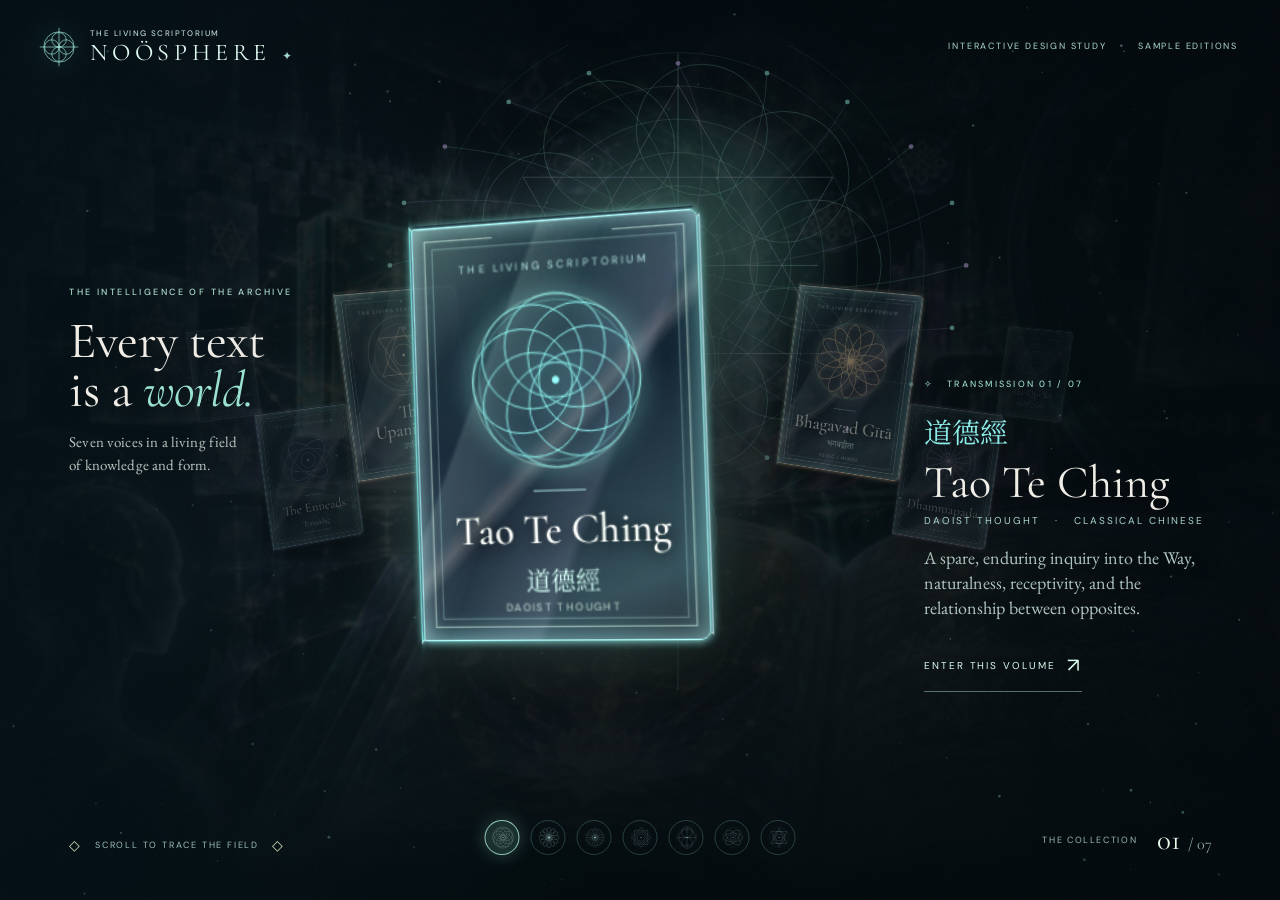
==== index.html @ f2c4e78d "Initial import of Noosphere Scriptorium prototype" ====
<!doctype html>
<html lang="en">
<head>
<meta charset="utf-8">
<meta name="viewport" content="width=device-width, initial-scale=1, viewport-fit=cover">
<meta name="theme-color" content="#040c11">
<meta name="description" content="Noösphere — an immersive, multilingual library of sacred texts. Interactive design concept.">
<title>Noösphere — The Living Scriptorium</title>
<link rel="preconnect" href="https://fonts.googleapis.com"><link rel="preconnect" href="https://fonts.gstatic.com" crossorigin>
<link href="https://fonts.googleapis.com/css2?family=Cormorant+Garamond:wght@400;500;600&family=DM+Sans:wght@300;400;500;600&family=EB+Garamond:ital,wght@0,400;0,500;1,400&family=Noto+Naskh+Arabic:wght@400;500&family=Noto+Serif+Devanagari:wght@400;500&family=Noto+Serif+SC:wght@400;500&family=Noto+Serif+Hebrew:wght@400;500&display=swap" rel="stylesheet">
<link rel="stylesheet" href="styles.css">
</head>
<body data-scene="archive">
<div class="grain" aria-hidden="true"></div>
<div class="site-mark" id="brandRoot" role="button" tabindex="0" aria-label="Return to the archive">
 <span class="sigil" aria-hidden="true"><svg viewBox="0 0 50 50" fill="none" stroke="currentColor" stroke-width=".8"><circle cx="25" cy="25" r="19"/><circle cx="25" cy="16" r="9"/><circle cx="25" cy="34" r="9"/><circle cx="16" cy="25" r="9"/><circle cx="34" cy="25" r="9"/><path d="M25 1V49M1 25H49"/></svg></span>
 <span><small>THE LIVING SCRIPTORIUM</small><strong>NOÖSPHERE <span class="site-mark-dot">✦</span></strong></span>
</div>
<main id="main">
<section class="scene current" id="archive" aria-label="Immersive archive">
 <div class="archive-environment" aria-hidden="true"></div><div class="atmosphere-mask" aria-hidden="true"></div>
 <canvas id="particles" aria-hidden="true"></canvas>
 <svg id="neuralCanopy" class="neural-canopy" viewBox="0 0 1000 630" preserveAspectRatio="xMidYMid meet" aria-hidden="true"></svg>
 <div class="archive-poem"><span class="micro-label">THE INTELLIGENCE OF THE ARCHIVE</span><h1>Every text<br>is a <em>world.</em></h1><p>Seven voices in a living field<br>of knowledge and form.</p></div>
 <div id="floatingArchive" class="floating-archive" aria-label="Floating crystalline books. Scroll to explore; select to open."></div>
 <div class="archive-active" id="activeBook" aria-live="polite"></div>
 <div class="archive-sequence" id="archiveSequence" aria-label="Choose a volume"></div>
 <div class="archive-instruction"><span class="instruct-diamond">◇</span><span>SCROLL TO TRACE THE FIELD</span><span class="instruct-diamond">◇</span></div>
 <div class="archive-status"><span>THE COLLECTION</span><strong id="archiveIndex">01 <i>/ 07</i></strong></div>
 <div class="ambient-note">INTERACTIVE DESIGN STUDY <span>·</span> SAMPLE EDITIONS</div>
</section>

<section class="scene" id="details" aria-label="Selected book details" hidden>
 <div class="detail-atmosphere" aria-hidden="true"></div>
 <div class="detail-waves" aria-hidden="true"></div>
 <button id="detailsReturn" class="back-gesture"><span>←</span> RETURN TO THE FIELD</button>
 <div class="detail-shell">
  <div class="detail-exhibit"><div class="detail-crown" id="detailCrown"></div><div class="detail-volume" id="detailVolume"></div><div class="detail-base"><span class="base-orbit"></span>CRYSTALLIZED KNOWLEDGE <span class="base-orbit"></span></div></div>
  <article class="detail-text" id="detailText"></article>
 </div>
 <div class="detail-footer"><span>ARCHIVE / THE CHOSEN VOLUME</span><span>02 — DECODE THE TEXT</span></div>
</section>

<section class="scene" id="reader" aria-label="Manuscript reader" hidden>
 <div class="reading-environment" aria-hidden="true"></div>
 <header class="reading-header">
  <button id="readerBack" class="reader-back"><span>←</span><span>THE VOLUME</span></button>
  <span class="reader-book-title" id="readingTitle"></span>
  <div class="reading-controls"><button id="languageToggle" aria-label="Switch demonstration language between English and Romanian" title="Switch English / Romanian demonstration language">EN</button><button id="themeToggle" title="Switch dark / parchment page" aria-label="Switch reading surface">◐</button><button id="fontMinus" aria-label="Decrease reading font">A−</button><button id="fontPlus" aria-label="Increase reading font">A+</button></div>
 </header>
 <div id="readerLayout" class="reader-layout">
  <aside id="toc" class="toc"><div id="tocInner" class="toc-inner"></div></aside>
  <button id="tocToggle" class="toc-tab" aria-expanded="true" aria-label="Collapse table of contents">‹</button>
  <div id="pageFlow" class="page-flow" tabindex="0" aria-label="Scroll vertically to turn manuscript pages"></div>
 </div>
 <footer class="reading-footer"><span id="pageCounter">01 / 04</span><span>ONE PAGE · ONE MOMENT <span class="small-arrow">↓</span> SCROLL TO CONTINUE</span><button id="readerToArchive">ARCHIVE ↗</button></footer>
</section>
</main>
<script src="app.js" defer></script>
</body>
</html>
---- styles.css ----
:root{--bg:#040b10;--mist:#d4f5ec;--ink:#f1eee8;--secondary:#b7c5c6;--jade:#86e4d3;--lavender:#bda9fa;--gold:#efd6ab;--border:rgba(160,245,223,.23);--ease:cubic-bezier(.19,1,.22,1);font-family:'DM Sans',Arial,sans-serif;color:var(--ink);background:#020709;color-scheme:dark}
*{box-sizing:border-box}html,body{margin:0;width:100%;height:100%;overflow:hidden}body{background:var(--bg);-webkit-font-smoothing:antialiased}button{font:inherit;color:inherit;border:0;background:none;cursor:pointer}button:focus-visible,[role="button"]:focus-visible,a:focus-visible{outline:2px solid #e0fff5;outline-offset:4px}button:hover{color:#fff}a{color:inherit}::selection{background:#6fbead80;color:#fff}.grain{position:fixed;inset:0;pointer-events:none;opacity:.12;z-index:50;background-image:url("data:image/svg+xml,%3Csvg xmlns='http://www.w3.org/2000/svg' width='175' height='175'%3E%3Cfilter id='a'%3E%3CfeTurbulence type='fractalNoise' baseFrequency='.7' numOctaves='3' stitchTiles='stitch'/%3E%3C/filter%3E%3Crect width='100%25' height='100%25' filter='url(%23a)' opacity='.2'/%3E%3C/svg%3E")}.scene{position:fixed;inset:0;overflow:hidden;opacity:0;visibility:hidden;pointer-events:none;transition:opacity .6s var(--ease),visibility .6s}.scene.current{opacity:1;visibility:visible;pointer-events:auto}.scene[hidden]{display:none!important}.micro-label{font-size:9px;letter-spacing:.27em;font-weight:500;color:#acdccc}.site-mark{z-index:30;position:fixed;top:27px;left:39px;display:flex;align-items:center;gap:11px;cursor:pointer;mix-blend-mode:screen}.sigil{color:#a4eedb;display:block;width:40px;height:40px;filter:drop-shadow(0 0 12px #8eedda60)}.sigil svg{width:100%;height:100%}.site-mark small,.site-mark strong{display:block}.site-mark small{font-size:8px;font-weight:500;letter-spacing:.18em;color:#b8d2cb}.site-mark strong{font:400 24px/1.1 'Cormorant Garamond';letter-spacing:.2em;color:#e1fcf2;margin-top:2px}.site-mark-dot{font:12px sans-serif;color:#a1d0d0}
/* The archive is a space, never an index of cards. */
#archive{background:#030a0e}.archive-environment{position:absolute;inset:-4%;background-image:url('assets/noosphere-environment.webp');background-size:cover;background-position:center 51%;opacity:.47;filter:saturate(.88) brightness(.83) blur(1px);transform:scale(1.03);pointer-events:none}.atmosphere-mask{position:absolute;inset:0;background:linear-gradient(90deg,#031016eb 0%,#06131988 23%,#030c10a6 46%,#030b0ec9 78%,#03090def 100%),linear-gradient(180deg,#01060be8 0%,transparent 15%,transparent 71%,#010809f7 99%),radial-gradient(ellipse at 48% 53%,transparent 0%,#02080cbc 71%);pointer-events:none}#particles{position:absolute;inset:0;pointer-events:none;opacity:.8}.neural-canopy{position:absolute;width:min(84vw,1120px);height:auto;left:53%;top:5%;transform:translateX(-50%);opacity:.6;filter:drop-shadow(0 0 17px #71f5e851);pointer-events:none}.archive-poem{position:absolute;z-index:7;left:5.4vw;top:31%;width:248px;pointer-events:none}.archive-poem h1{font:400 clamp(43px,4vw,65px)/.95 'Cormorant Garamond',serif;margin:17px 0 17px;letter-spacing:-.01em;text-shadow:0 2px 30px #000}.archive-poem h1 em{font-weight:400;color:#9ae2d0}.archive-poem p{font:400 15px/1.5 'EB Garamond',serif;color:#b9c7c1;letter-spacing:.01em}.floating-archive{position:absolute;z-index:6;inset:0;overflow:hidden;perspective:1400px;touch-action:pan-y}.archive-volume{position:absolute;top:48%;left:49%;width:220px;height:310px;transform-style:preserve-3d;transform:translate3d(calc(-50% + var(--offset-x)),calc(-50% + var(--offset-y)),var(--depth)) rotateY(var(--rotate-y)) rotateZ(var(--rotate-z)) scale(var(--scale));opacity:var(--opacity);filter:brightness(var(--brightness)) drop-shadow(0 25px 30px #000c);transition:transform .9s var(--ease),opacity .7s,filter .7s;cursor:pointer}.archive-volume.is-selected{z-index:10;filter:brightness(1.12) drop-shadow(0 0 27px #99ffe046) drop-shadow(14px 25px 29px #000)}.archive-volume:not(.is-selected){z-index:var(--level)}.archive-volume[aria-hidden="true"]{pointer-events:none}.archive-volume.is-selected:hover{filter:brightness(1.28) drop-shadow(0 0 46px #91f7d58a)}.archive-volume:focus-visible{outline:2px solid #c7ffe8}.archive-volume .crystal-book{width:220px;height:310px}
/* A real 3D crystalline codex: cover, translucent internal pages and refractive spine. */
.crystal-book{--aura:#9ef5df;position:relative;display:block;width:220px;height:310px;transform-style:preserve-3d;perspective:1200px}.crystal-book-shell{position:relative;inset:0;width:100%;height:100%;transform-style:preserve-3d}.crystal-book .face{position:absolute;inset:0;z-index:3;overflow:hidden;display:flex;align-items:center;flex-direction:column;text-align:center;padding:14px 16px 18px;border:1px solid color-mix(in srgb,var(--aura),white 20%);border-radius:2px 7px 8px 1px;background:linear-gradient(135deg,#e3fff235 0%,transparent 23%,#a5d4f118 48%,#fff4eb30 51%,transparent 54%,#82ecdb1e 85%),linear-gradient(160deg,#24414a9e 0%,#0e1b29ee 45%,#263443d8 85%,#170f1a 100%);box-shadow:inset 0 0 19px #b0ffee4b,inset 5px 1px 12px #e6ecff2c,inset -6px -5px 20px #7ce5e933,0 0 7px var(--aura);transform:translateZ(15px);backface-visibility:hidden}.crystal-book .face:before,.crystal-book .face:after{content:'';position:absolute;inset:9px;border:1px solid #d8f4e487;clip-path:polygon(0 0,27% 0,27% 4%,73% 4%,73% 0,100% 0,100% 100%,0 100%);pointer-events:none}.crystal-book .face:after{inset:15px;border-color:#c6fff03f;clip-path:none}.face-prism{position:absolute;inset:0;pointer-events:none;background:linear-gradient(113deg,transparent 28%,#d9fff01e 29%,transparent 43%,#d6c3ff1a 63%,transparent 65%);mix-blend-mode:screen}.crystal-book .spine{position:absolute;left:0;top:0;width:31px;height:100%;transform:rotateY(-90deg);transform-origin:left;background:linear-gradient(90deg,#76e6c9c9,#132e45ee 18%,#d6ddfc8c 29%,#263853cb 60%,#86f5dfaf);border:1px solid #cbfdf4;box-shadow:inset 0 0 16px #6dffe5aa,0 0 11px #6dffe567}.crystal-book .pages-edge{position:absolute;right:0;top:5px;width:29px;height:calc(100% - 10px);transform-origin:right;transform:rotateY(90deg);background:repeating-linear-gradient(90deg,#98e6dd 0 1px,#c3ceee 1px 2px,#37606a 2px 4px);opacity:.82;border:1px solid #caf0ff}.crystal-book .book-top{position:absolute;top:0;left:4px;width:calc(100% - 8px);height:30px;transform-origin:top;transform:rotateX(90deg);background:repeating-linear-gradient(0deg,#508485 0 1px,#a5dcd9 1px 2px,#1c303a 3px 4px)}.face-top{font:500 8px 'DM Sans',sans-serif;letter-spacing:.27em;color:#c8fff1ad;margin:13px 0 0}.face-art{position:relative;flex:1;width:94%;min-height:50px;color:var(--aura);display:grid;place-items:center;filter:drop-shadow(0 0 8px var(--aura))}.face-art svg{width:82%;height:86%;overflow:visible}.face-art:before{content:'';position:absolute;width:90%;aspect-ratio:1;border:1px solid #b8ffe659;border-radius:50%;box-shadow:0 0 28px #b8ffe51e;transform:scale(.81)}.face-art:after{content:'';position:absolute;width:72%;aspect-ratio:1;border:1px solid #b8ffe533;border-radius:50%;transform:rotate(45deg) scale(1)}.face-rule{height:1px;width:40px;background:#c0fff9a1;margin:0 auto 14px}.face-title{font:500 31px/.95 'Cormorant Garamond',Georgia,serif;color:#f7fbf3;text-shadow:0 2px 13px #000;max-width:100%;text-wrap:balance;min-height:32px}.face-native{font:400 19px/1.48 'EB Garamond',serif;color:#c2ede2;max-width:100%;min-height:24px;margin-top:5px}.face-native[lang^="ar"]{font-family:'Noto Naskh Arabic',serif;font-size:22px}.face-native[lang^="he"]{font-family:'Noto Serif Hebrew',serif;font-size:17px}.face-native[lang^="sa"],.face-native[lang^="pi"]{font-family:'Noto Serif Devanagari',serif;font-size:15px}.face-native[lang^="zh"]{font-family:'Noto Serif SC',serif;font-size:19px}.face-bottom{font:500 8px/1.5 'DM Sans',sans-serif;letter-spacing:.17em;color:#d5ebdab0;margin-top:auto}
.archive-active{position:absolute;right:4.8vw;top:42%;width:clamp(230px,23vw,335px);z-index:12;pointer-events:none;text-shadow:0 4px 30px #000}.signal-label{font-size:9px;letter-spacing:.25em;color:#adf1df}.active-original{font-size:28px;color:var(--aura,#b5f5e4);margin-top:21px;min-height:34px;text-align:left}.active-original[lang^="ar"]{font-family:'Noto Naskh Arabic',serif}.active-original[lang^="he"]{font-family:'Noto Serif Hebrew',serif}.active-original[lang^="zh"]{font-family:'Noto Serif SC',serif}.active-original[lang^="sa"],.active-original[lang^="pi"]{font-family:'Noto Serif Devanagari',serif}.active-name{font:400 clamp(36px,3.6vw,57px)/.93 'Cormorant Garamond';margin:10px 0 10px;text-wrap:balance}.active-culture{color:#a9d4cc;font-size:10px;letter-spacing:.2em;text-transform:uppercase}.active-abstract{font:400 18px/1.38 'EB Garamond',serif;color:#b1c7c2;margin:19px 0}.active-activate{pointer-events:auto;display:flex;align-items:center;gap:12px;font-size:10px;letter-spacing:.19em;color:#ddfff0;padding:13px 0;border-bottom:1px solid #b5f5e16d}.active-activate .arrow{font-size:20px;transition:transform .2s}.active-activate:hover .arrow{transform:translate(4px,-3px)}.archive-sequence{position:absolute;z-index:13;bottom:45px;left:50%;transform:translateX(-50%);display:flex;gap:11px;align-items:center}.archive-sequence button{display:grid;place-items:center;width:35px;height:35px;border:1px solid #93dfd43b;border-radius:50%;color:#b4e1dd;transition:background .25s,border-color .25s,box-shadow .25s}.archive-sequence button svg{width:23px;height:23px}.archive-sequence button.is-current{color:#e9ffef;border-color:#c0ffe5b8;background:#8ef7db24;box-shadow:0 0 18px #98e9dc40}.archive-instruction{position:absolute;bottom:46px;left:5.4vw;font-size:9px;letter-spacing:.2em;color:#9dbfba;display:flex;gap:13px;align-items:center;z-index:15;pointer-events:none}.instruct-diamond{color:#d5e8bd;font-size:14px}.archive-status{position:absolute;bottom:43px;right:5.3vw;z-index:10;display:flex;align-items:center;gap:20px}.archive-status>span{font-size:9px;letter-spacing:.18em;color:#9eb9b4}.archive-status strong{font:400 29px 'Cormorant Garamond';color:#eaffee}.archive-status strong i{font-style:normal;color:#91aea5;font-size:16px}.ambient-note{position:absolute;top:40px;right:42px;z-index:13;font-size:9px;letter-spacing:.2em;color:#afdbd0}.ambient-note span{padding:0 10px;color:#d3b9f9}
/* Second view: one artifact seen as an illuminated specimen, with chapter constellation */
#details{background:radial-gradient(ellipse at 45% 48%,#0b2430 0%,#071219 46%,#02090d 100%)}.detail-atmosphere{position:absolute;inset:0;opacity:.31;background:url('assets/neural-atmosphere.webp') center/cover;filter:saturate(.9)}.detail-atmosphere:after{content:'';position:absolute;inset:0;background:radial-gradient(ellipse at 46% 51%,transparent 2%,#020b0de8 69%)}.detail-waves{position:absolute;inset:0;pointer-events:none;opacity:.5;background:repeating-radial-gradient(circle at 29% 53%,transparent 0 80px,#8ce6d30a 81px 82px,transparent 83px 140px)}.back-gesture{position:absolute;z-index:10;left:40px;top:103px;font-size:10px;letter-spacing:.19em;color:#c7e9d9}.back-gesture span{font-size:18px;margin-right:9px}.detail-shell{position:absolute;inset:90px 5.3vw 45px;display:grid;grid-template-columns:50% 50%;align-items:center;gap:0;max-width:1500px;margin:auto}.detail-exhibit{position:relative;display:flex;flex-direction:column;align-items:center;justify-content:center;min-height:0;height:100%;perspective:1500px}.detail-exhibit:before{content:'';position:absolute;width:min(50vw,560px);aspect-ratio:1;border-radius:50%;border:1px solid #c6ffff32;box-shadow:0 0 0 45px #b4d3fb09,0 0 0 120px #8bdedb07,inset 0 0 45px #6be0c91c;transform:translateY(-10px)}.detail-exhibit:after{content:'';position:absolute;width:min(32vw,390px);aspect-ratio:1;border-radius:50%;border:1px dashed #c7b6ff46;transform:rotate(13deg)}.detail-volume{position:relative;z-index:5;filter:drop-shadow(0 28px 40px #000a);animation:bookEntrance .9s var(--ease) both}.detail-volume .crystal-book{width:clamp(235px,25vw,350px);height:clamp(330px,35.2vw,490px);transform:rotateY(-21deg) rotateX(3deg) rotateZ(-3deg)}.detail-volume .face-title{font-size:clamp(33px,3.25vw,47px)}.detail-volume .face-top{font-size:9px}.detail-volume .face-native{font-size:24px}.detail-volume .face-art{height:49%}.detail-crown{z-index:2;position:absolute;top:6%;left:50%;transform:translateX(-50%);width:115px;opacity:.65;color:#c8ffee}.detail-crown svg{width:100%}.detail-base{z-index:6;position:absolute;bottom:10px;color:#a9c5be;font-size:9px;letter-spacing:.2em;display:flex;align-items:center;gap:10px}.base-orbit{width:25px;height:1px;background:#c3e8cd65}.detail-text{position:relative;z-index:7;max-width:560px;max-height:100%;overflow-y:auto;scrollbar-width:thin;scrollbar-color:#78bcb180 transparent;padding:12px 12px 15px 30px}.detail-eyebrow{color:#a3f5d6;font-size:10px;letter-spacing:.24em}.detail-text h1{font:400 clamp(51px,5.4vw,84px)/.9 'Cormorant Garamond',serif;margin:18px 0 6px}.detail-native{font-size:27px;color:#b4f1e4;max-width:100%;margin-top:7px}.detail-native[lang^="ar"]{font-family:'Noto Naskh Arabic',serif}.detail-native[lang^="he"]{font-family:'Noto Serif Hebrew',serif}.detail-native[lang^="zh"]{font-family:'Noto Serif SC',serif}.detail-native[lang^="sa"],.detail-native[lang^="pi"]{font-family:'Noto Serif Devanagari',serif}.detail-description{font:400 21px/1.4 'EB Garamond',Georgia,serif;color:#bdcec8;max-width:475px;margin:20px 0}.detail-facts{display:flex;flex-wrap:wrap;gap:10px 15px;padding:17px 0;border-top:1px solid #b8e9dc39;border-bottom:1px solid #b8e9dc39;color:#a1c4c0;font-size:10px;letter-spacing:.11em}.detail-open{display:flex;align-items:center;gap:25px;margin-top:21px;justify-content:flex-start;font-size:12px;letter-spacing:.17em;color:#e8fff8;border:1px solid #d1fff58a;padding:13px 18px;box-shadow:inset 0 0 18px #8aeccc17;background:#95fff20d;transition:background .2s}.detail-open:hover{background:#85eed82d}.detail-open span{font-size:23px;margin-left:12px}.format-links{display:flex;gap:17px;align-items:center;flex-wrap:wrap;font-size:11px;letter-spacing:.12em;color:#c2d4d0;margin:18px 0 27px}.format-links a{color:#d7f9e8;text-underline-offset:5px;text-decoration-color:#d7f9e883}.detail-toc-label{font-size:9px;letter-spacing:.25em;color:#98e6d6;margin:22px 0 10px}.detail-toc{display:grid;grid-template-columns:1fr 1fr;gap:6px 12px}.chapter-cell{text-align:left;border:1px solid #b8f6e52a;background:#b8f6e506;padding:11px 12px 12px;display:flex;gap:12px;align-items:center;min-height:54px;transition:background .2s,border-color .2s}.chapter-cell:hover{border-color:#bafbe48f;background:#b4f9e31d}.chapter-cell .chapter-num{font:21px 'Cormorant Garamond';color:#a5e7d8}.chapter-cell .chapter-title{font:16px/1.08 'Cormorant Garamond';color:#ebf6ee}.detail-footer{position:absolute;left:5vw;right:5vw;bottom:25px;display:flex;justify-content:space-between;font-size:9px;letter-spacing:.17em;color:#8cb2ad;z-index:2}
@keyframes bookEntrance{from{opacity:0;transform:translateY(27px) scale(.85)}to{opacity:1;transform:translateY(0) scale(1)}}
/* Third view: a quiet glass manuscript with one complete page per scroll step. */
#reader{background:#050e12}.reading-environment{position:absolute;inset:0;opacity:.3;background:url('assets/neural-atmosphere.webp') center/cover;filter:blur(14px) brightness(.6)}.reading-environment:after{content:'';position:absolute;inset:0;background:radial-gradient(ellipse at 50% 40%,#060d11a0,#03090af2 85%)}.reading-header{position:absolute;z-index:12;top:0;left:0;right:0;height:75px;display:flex;justify-content:space-between;align-items:center;padding:0 33px 0 40px;border-bottom:1px solid #ace7d34a;background:#041117c7;backdrop-filter:blur(14px)}.reader-back{display:flex;align-items:center;gap:14px;color:#c7e9e0;letter-spacing:.17em;font-size:10px}.reader-back span:first-child{font-size:22px}.reader-book-title{font:25px 'Cormorant Garamond';color:#e9f8ed;max-width:40vw;overflow:hidden;text-overflow:ellipsis;white-space:nowrap}.reading-controls{display:flex;gap:7px}.reading-controls button{width:34px;height:34px;border:1px solid #9cddd74c;color:#cbead9;font-size:13px}.reading-controls button:hover{background:#95f9e21b}.reader-layout{position:absolute;inset:75px 0 47px;display:flex;overflow:hidden;--reader-scale:1}.toc{position:relative;z-index:9;width:254px;flex:0 0 auto;height:100%;overflow:hidden;background:#06131acc;border-right:1px solid #89d7ca39;backdrop-filter:blur(18px);transition:width .45s var(--ease)}.toc-inner{width:254px;height:100%;padding:45px 24px 22px;overflow-y:auto;scrollbar-width:thin;scrollbar-color:#74b5ad55 transparent}.toc-inner .toc-eyebrow{font-size:9px;letter-spacing:.23em;color:#a2e5d5}.toc-inner h2{font:400 31px/.97 'Cormorant Garamond';margin:18px 0 6px}.toc-original{font-size:19px;color:#b7eadc;line-height:1.5}.toc-divider{width:37px;height:1px;background:#acd6b5a1;margin:22px 0 26px}.toc-nav-label{font-size:9px;letter-spacing:.2em;color:#99c1b7;margin:0 0 10px}.toc-jump{width:100%;display:flex;gap:11px;padding:12px 0;border-bottom:1px solid #b4e8dd2d;text-align:left;font:16px 'Cormorant Garamond';color:#bccfca}.toc-jump>span:first-child{font:10px 'DM Sans';color:#8cc2b6;margin-top:4px}.toc-jump.is-current{color:#e7ffee}.toc-jump.is-current>span:first-child{color:#c7ffe9}.toc-return{margin-top:32px;color:#b8e6d9;font-size:10px;letter-spacing:.12em;text-align:left}.toc-tab{position:absolute;z-index:11;top:25px;left:254px;transform:translateX(-50%);border:1px solid #a3dcd36e;border-radius:50%;width:34px;height:34px;display:grid;place-items:center;background:#0e262a;color:#d7fff2;transition:left .45s var(--ease)}.reader-layout.toc-closed .toc{width:0;border-color:transparent}.reader-layout.toc-closed .toc-tab{left:29px}.page-flow{height:100%;flex:1;min-width:0;overflow-y:auto;overflow-x:hidden;overscroll-behavior:contain;scroll-snap-type:y mandatory;scroll-behavior:smooth;scrollbar-width:none;padding:0 35px}.page-flow::-webkit-scrollbar{display:none}.page-section{scroll-snap-align:start;scroll-snap-stop:always;height:100%;min-height:100%;display:flex;align-items:center;justify-content:center;padding:20px 0}.page-sheet{position:relative;display:flex;flex-direction:column;align-items:center;width:min(710px,100%);height:100%;max-height:1000px;min-height:0;overflow:hidden;padding:clamp(25px,3.7vh,50px) clamp(29px,5vw,68px) 23px;background:radial-gradient(ellipse at 50% -10%,#26454b 0%,#13262e 51%,#0a1b24 100%);border:1px solid #b5f3df68;box-shadow:inset 0 0 0 9px #08161f4d,inset 0 0 0 10px #b8eddb31,0 18px 80px #000c;color:#e8f1e9}.page-sheet:before,.page-sheet:after{content:'';position:absolute;pointer-events:none;z-index:0}.page-sheet:before{inset:16px;border:1px solid #bbecd82e}.page-sheet:after{width:210px;height:210px;top:-125px;left:50%;transform:translateX(-50%);border:1px solid #a7f4de6f;border-radius:50%;box-shadow:0 0 0 22px #bdfff10a,0 0 0 76px #bdfff10a}.sheet-overline{font-size:9px;letter-spacing:.23em;color:#a8e5d3;text-align:center;position:relative;z-index:1}.sheet-emblem{color:#a4e7d0;width:54px;height:54px;margin:12px 0 4px;filter:drop-shadow(0 0 8px #9df5d064)}.sheet-emblem svg{width:100%;height:100%}.page-sheet h2{font:400 clamp(35px,4.1vw,51px)/1.02 'Cormorant Garamond',serif;text-align:center;margin:11px 0 3px;position:relative;z-index:1}.sheet-subtitle{font:italic 16px 'EB Garamond';color:#b3c9c0;margin:5px 0 20px;text-align:center}.sheet-rule{height:1px;background:#b7dabe9a;width:68px;margin:0 0 clamp(17px,2.8vh,32px)}.sheet-native{font:400 calc(22px * var(--reader-scale))/1.55 'EB Garamond',serif;color:#c5efe2;margin:0 auto 16px;max-width:95%;text-align:center}.sheet-native[lang^="ar"]{font-family:'Noto Naskh Arabic',serif}.sheet-native[lang^="he"]{font-family:'Noto Serif Hebrew',serif}.sheet-native[lang^="sa"],.sheet-native[lang^="pi"]{font-family:'Noto Serif Devanagari',serif}.sheet-native[lang^="zh"]{font-family:'Noto Serif SC',serif}.sheet-paragraphs{position:relative;z-index:1;width:100%;max-width:495px;overflow-y:auto;scrollbar-width:thin;scrollbar-color:#b9efdc50 transparent}.sheet-paragraphs p{font:400 calc(20px * var(--reader-scale))/1.52 'EB Garamond',Georgia,serif;margin:0 0 1.12em;color:#e0e8e0;text-align:left}.sheet-paragraphs p:first-child:first-letter{float:left;font:500 3.3em/.72 'Cormorant Garamond';padding:6px 10px 0 0;color:#c9f1de}.sheet-sample-note{font:9px/1.35 'DM Sans';letter-spacing:.10em;text-align:center;color:#98b5b0;margin-top:auto;padding-top:8px}.sheet-bottom{width:100%;position:relative;z-index:1;border-top:1px solid #a9e2d057;margin-top:13px;padding-top:12px;display:flex;align-items:center;justify-content:space-between;gap:7px;font-size:9px;letter-spacing:.12em;color:#a6cbbb}.reader-layout.parchment .page-sheet{background:radial-gradient(ellipse at 50% -15%,#f7edda,#e8ddc5 85%,#dacbb1);color:#332f2a;border-color:#d8ba82;box-shadow:inset 0 0 0 9px #b09d7e17,inset 0 0 0 10px #9b835d4a,0 18px 80px #000b}.reader-layout.parchment .page-sheet h2,.reader-layout.parchment .sheet-paragraphs p{color:#362f28}.reader-layout.parchment .sheet-emblem,.reader-layout.parchment .sheet-native,.reader-layout.parchment .sheet-overline,.reader-layout.parchment .sheet-subtitle,.reader-layout.parchment .sheet-bottom,.reader-layout.parchment .sheet-sample-note{color:#806343}.reader-layout.parchment .sheet-rule{background:#9c7a55}.reader-layout.parchment .sheet-paragraphs p:first-child:first-letter{color:#816142}.reading-footer{position:absolute;z-index:11;left:0;right:0;bottom:0;height:47px;display:flex;align-items:center;justify-content:space-between;gap:10px;padding:0 35px 0 40px;border-top:1px solid #b5f3df4b;background:#041116dd;backdrop-filter:blur(9px);font-size:10px;letter-spacing:.16em;color:#9ec9bd}.reading-footer button{font-size:10px;letter-spacing:.16em;color:#d6fff0}.small-arrow{color:#d8edd0;padding:0 6px}
@media(max-width:1090px){.archive-poem{left:3%;width:210px}.archive-poem h1{font-size:45px}.archive-active{right:2.5%;width:230px;top:43%}.active-name{font-size:42px}.archive-instruction{left:3%}.ambient-note{right:25px}.detail-shell{inset:95px 3vw 38px}.detail-text{padding:12px 8px 0 10px}.detail-exhibit:before{width:43vw}.detail-volume .crystal-book{width:260px;height:370px}.toc,.toc-inner{width:210px}.toc-tab{left:210px}}
@media(max-width:720px){.site-mark{top:17px;left:17px;gap:8px}.sigil{width:31px;height:31px}.site-mark small{font-size:7px}.site-mark strong{font-size:20px}.ambient-note{top:76px;right:18px;font-size:8px}.archive-environment{background-size:auto 100%;background-position:44% center;opacity:.39}.atmosphere-mask{background:linear-gradient(180deg,#02080bc9,#0310146a 26%,#030c10a6 55%,#02080bfc 95%),linear-gradient(90deg,#031016a6,#030c10ad)}.archive-poem{top:115px;left:23px;width:88%;z-index:9}.archive-poem h1{font-size:44px;margin:10px 0 4px}.archive-poem h1 br{display:none}.archive-poem p{font-size:13px;margin:4px 0}.neural-canopy{width:155vw;top:15%;left:51%;opacity:.46}.archive-volume{top:49%;left:50%}.archive-volume .crystal-book{transform:scale(.72)}.archive-volume.is-selected .crystal-book{transform:scale(.9)}.archive-active{top:auto;bottom:119px;left:25px;right:20px;transform:none;width:auto;text-align:center}.active-original,.active-abstract{display:none}.active-name{font-size:38px;margin:5px 0}.active-culture{font-size:9px}.active-activate{justify-content:center;margin:10px auto 0;padding:8px 14px;width:max-content;max-width:100%;border:1px solid #b5f5e16d;background:#051920bb}.archive-sequence{bottom:65px;gap:5px}.archive-sequence button{width:28px;height:28px}.archive-sequence button svg{width:18px;height:18px}.archive-instruction{bottom:24px;left:17px;font-size:8px;gap:5px}.archive-status{bottom:18px;right:18px;gap:8px}.archive-status span{display:none}.archive-status strong{font-size:23px}.archive-status strong i{font-size:13px}.detail-shell{inset:75px 18px 18px;display:block;overflow-y:auto;scrollbar-width:none}.back-gesture{top:70px;left:21px;font-size:9px}.detail-exhibit{height:310px;min-height:310px;margin:20px auto 0}.detail-exhibit:before{width:300px}.detail-exhibit:after{width:215px}.detail-volume .crystal-book{width:170px;height:240px;transform:rotateY(-16deg) scale(.94)}.detail-volume .face-title{font-size:23px}.detail-volume .face-native{font-size:13px}.detail-volume .face-top,.detail-volume .face-bottom{font-size:7px}.detail-volume .face-rule{margin-bottom:6px}.detail-volume .face-art{min-height:50px}.detail-crown{top:0;width:65px}.detail-base{bottom:0;font-size:8px}.detail-text{max-height:none;overflow:visible;padding:8px 12px 45px}.detail-text h1{font-size:52px;margin:10px 0 3px}.detail-native{font-size:22px}.detail-description{font-size:18px;margin:10px 0}.detail-facts{font-size:9px}.detail-toc{grid-template-columns:1fr 1fr}.chapter-cell{min-height:48px;padding:8px}.chapter-cell .chapter-title{font-size:14px}.detail-footer{display:none}.reading-header{height:61px;padding:0 12px}.reading-controls{gap:4px}.reading-controls button{width:29px;height:30px;font-size:12px}.reader-back span:last-child{display:none}.reader-book-title{font-size:19px;max-width:38vw}.reader-layout{top:61px;bottom:40px}.toc{position:absolute;width:min(78vw,265px);top:0;bottom:0;box-shadow:16px 0 34px #000a}.toc-inner{width:min(78vw,265px)}.toc-tab{left:min(78vw,265px);top:21px}.reader-layout.toc-closed .toc-tab{left:23px}.page-flow{padding:0 9px}.page-section{padding:11px 0}.page-sheet{padding:24px 21px 17px}.page-sheet h2{font-size:37px}.sheet-emblem{width:39px;height:39px;margin:7px 0 2px}.sheet-overline{font-size:8px}.sheet-subtitle{margin-bottom:11px}.sheet-rule{margin-bottom:13px}.sheet-native{font-size:19px;margin-bottom:10px}.sheet-paragraphs p{font-size:calc(18px * var(--reader-scale));line-height:1.46}.sheet-bottom{font-size:8px;letter-spacing:.04em}.sheet-bottom span:last-child{display:none}.sheet-sample-note{font-size:8px}.reading-footer{height:40px;padding:0 12px;font-size:9px}.reading-footer>span:nth-child(2){display:none}.reading-footer button{font-size:9px}}
@media(max-height:690px) and (min-width:721px){.archive-poem{top:24%}.archive-active{top:39%}.detail-volume .crystal-book{width:235px;height:330px}.detail-text h1{font-size:56px}.detail-description{font-size:18px;margin:11px 0}.detail-toc{gap:4px 10px}.chapter-cell{min-height:45px;padding:7px}.page-sheet{padding-top:19px}.sheet-emblem{width:32px;height:32px;margin:4px 0 0}.page-sheet h2{font-size:35px}.sheet-subtitle{margin-bottom:9px}.sheet-rule{margin-bottom:11px}.sheet-paragraphs p{line-height:1.36}}
@media(prefers-reduced-motion:reduce){*,*:before,*:after{animation:none!important;transition:none!important;scroll-behavior:auto!important}}
/* Refinement: protect the reading header and bring the iridescent archive closer to the concept art. */
body[data-scene="reader"] .site-mark{display:none}
.archive-environment{opacity:.59;filter:saturate(1.06) brightness(.94) blur(1px)}
.atmosphere-mask{background:linear-gradient(90deg,#031016e8 0%,#06131993 23%,#030c108c 46%,#030b0ec0 78%,#03090de9 100%),linear-gradient(180deg,#01060bdb 0%,transparent 19%,transparent 70%,#010809f5 99%),radial-gradient(ellipse at 48% 53%,transparent 0%,#02080cb6 74%)}
.archive-volume.is-selected:before{content:'';position:absolute;inset:-70px -75px;z-index:-1;background:radial-gradient(ellipse,#8fffee2b 0%,#ba8cff13 33%,transparent 65%);filter:blur(17px);pointer-events:none}
@media(max-width:720px){.archive-poem p{display:none}.archive-environment{opacity:.46}.atmosphere-mask{background:linear-gradient(180deg,#02080bdb,#0310146d 26%,#030c10a6 55%,#02080bfa 95%),linear-gradient(90deg,#0310169c,#030c10a3)}}
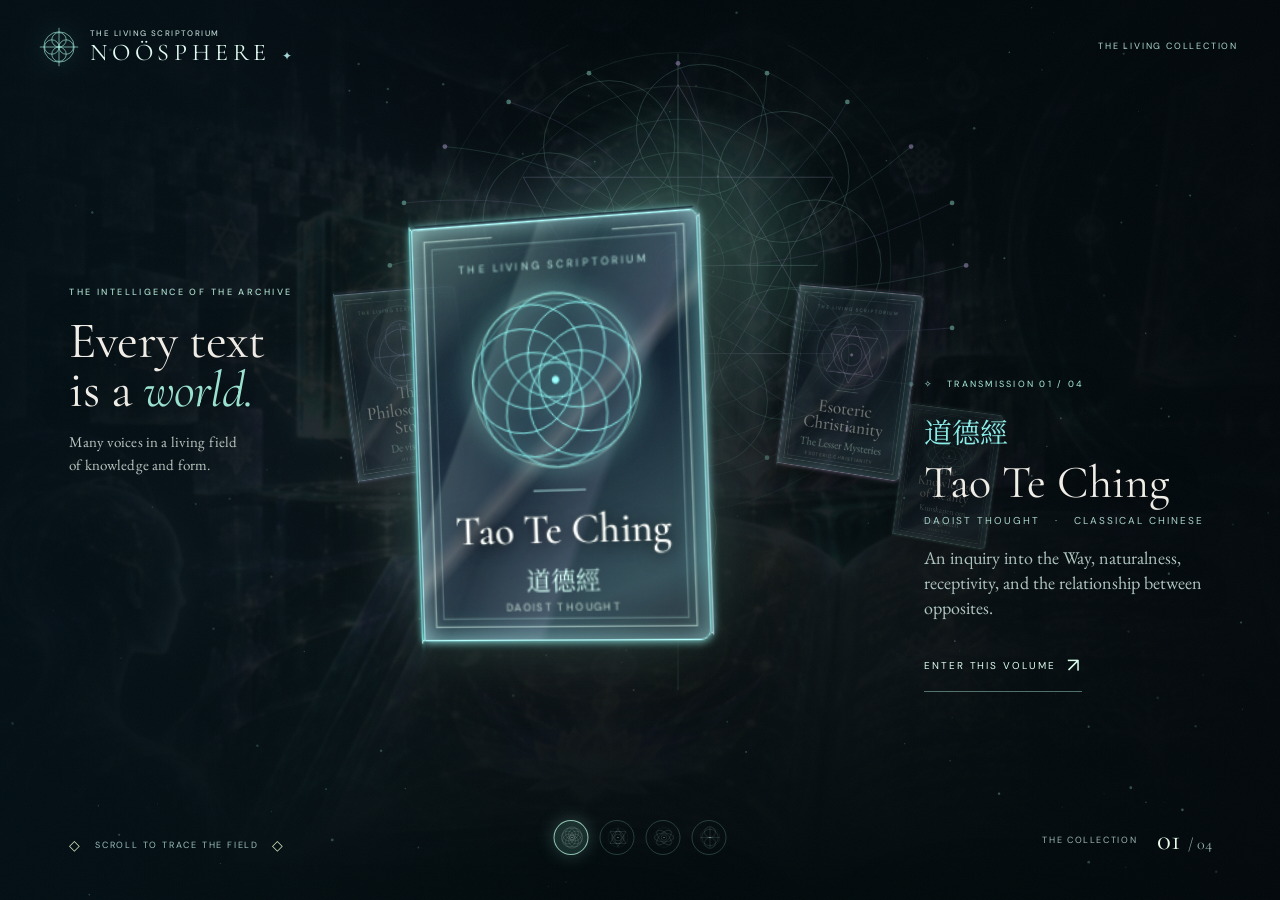
==== commit e9e3abb2: "change content structure" ====
--- a/index.html
+++ b/index.html
@@ -4,7 +4,7 @@
 <meta charset="utf-8">
 <meta name="viewport" content="width=device-width, initial-scale=1, viewport-fit=cover">
 <meta name="theme-color" content="#040c11">
-<meta name="description" content="Noösphere — an immersive, multilingual library of sacred texts. Interactive design concept.">
+<meta name="description" content="Noösphere — an immersive, multilingual library of sacred texts. Books in English, Romanian, and Chinese.">
 <title>Noösphere — The Living Scriptorium</title>
 <link rel="preconnect" href="https://fonts.googleapis.com"><link rel="preconnect" href="https://fonts.gstatic.com" crossorigin>
 <link href="https://fonts.googleapis.com/css2?family=Cormorant+Garamond:wght@400;500;600&family=DM+Sans:wght@300;400;500;600&family=EB+Garamond:ital,wght@0,400;0,500;1,400&family=Noto+Naskh+Arabic:wght@400;500&family=Noto+Serif+Devanagari:wght@400;500&family=Noto+Serif+SC:wght@400;500&family=Noto+Serif+Hebrew:wght@400;500&display=swap" rel="stylesheet">
@@ -21,13 +21,13 @@
  <div class="archive-environment" aria-hidden="true"></div><div class="atmosphere-mask" aria-hidden="true"></div>
  <canvas id="particles" aria-hidden="true"></canvas>
  <svg id="neuralCanopy" class="neural-canopy" viewBox="0 0 1000 630" preserveAspectRatio="xMidYMid meet" aria-hidden="true"></svg>
- <div class="archive-poem"><span class="micro-label">THE INTELLIGENCE OF THE ARCHIVE</span><h1>Every text<br>is a <em>world.</em></h1><p>Seven voices in a living field<br>of knowledge and form.</p></div>
+ <div class="archive-poem"><span class="micro-label">THE INTELLIGENCE OF THE ARCHIVE</span><h1>Every text<br>is a <em>world.</em></h1><p>Many voices in a living field<br>of knowledge and form.</p></div>
  <div id="floatingArchive" class="floating-archive" aria-label="Floating crystalline books. Scroll to explore; select to open."></div>
  <div class="archive-active" id="activeBook" aria-live="polite"></div>
  <div class="archive-sequence" id="archiveSequence" aria-label="Choose a volume"></div>
  <div class="archive-instruction"><span class="instruct-diamond">◇</span><span>SCROLL TO TRACE THE FIELD</span><span class="instruct-diamond">◇</span></div>
- <div class="archive-status"><span>THE COLLECTION</span><strong id="archiveIndex">01 <i>/ 07</i></strong></div>
- <div class="ambient-note">INTERACTIVE DESIGN STUDY <span>·</span> SAMPLE EDITIONS</div>
+ <div class="archive-status"><span>THE COLLECTION</span><strong id="archiveIndex">01 <i>/ 04</i></strong></div>
+ <div class="ambient-note">THE LIVING COLLECTION</div>
 </section>
 
 <section class="scene" id="details" aria-label="Selected book details" hidden>
@@ -41,21 +41,8 @@
  <div class="detail-footer"><span>ARCHIVE / THE CHOSEN VOLUME</span><span>02 — DECODE THE TEXT</span></div>
 </section>
 
-<section class="scene" id="reader" aria-label="Manuscript reader" hidden>
- <div class="reading-environment" aria-hidden="true"></div>
- <header class="reading-header">
-  <button id="readerBack" class="reader-back"><span>←</span><span>THE VOLUME</span></button>
-  <span class="reader-book-title" id="readingTitle"></span>
-  <div class="reading-controls"><button id="languageToggle" aria-label="Switch demonstration language between English and Romanian" title="Switch English / Romanian demonstration language">EN</button><button id="themeToggle" title="Switch dark / parchment page" aria-label="Switch reading surface">◐</button><button id="fontMinus" aria-label="Decrease reading font">A−</button><button id="fontPlus" aria-label="Increase reading font">A+</button></div>
- </header>
- <div id="readerLayout" class="reader-layout">
-  <aside id="toc" class="toc"><div id="tocInner" class="toc-inner"></div></aside>
-  <button id="tocToggle" class="toc-tab" aria-expanded="true" aria-label="Collapse table of contents">‹</button>
-  <div id="pageFlow" class="page-flow" tabindex="0" aria-label="Scroll vertically to turn manuscript pages"></div>
- </div>
- <footer class="reading-footer"><span id="pageCounter">01 / 04</span><span>ONE PAGE · ONE MOMENT <span class="small-arrow">↓</span> SCROLL TO CONTINUE</span><button id="readerToArchive">ARCHIVE ↗</button></footer>
-</section>
 </main>
+<script src="catalog.js" defer></script>
 <script src="app.js" defer></script>
 </body>
 </html>
--- a/styles.css
+++ b/styles.css
@@ -20,3 +20,9 @@
 .atmosphere-mask{background:linear-gradient(90deg,#031016e8 0%,#06131993 23%,#030c108c 46%,#030b0ec0 78%,#03090de9 100%),linear-gradient(180deg,#01060bdb 0%,transparent 19%,transparent 70%,#010809f5 99%),radial-gradient(ellipse at 48% 53%,transparent 0%,#02080cb6 74%)}
 .archive-volume.is-selected:before{content:'';position:absolute;inset:-70px -75px;z-index:-1;background:radial-gradient(ellipse,#8fffee2b 0%,#ba8cff13 33%,transparent 65%);filter:blur(17px);pointer-events:none}
 @media(max-width:720px){.archive-poem p{display:none}.archive-environment{opacity:.46}.atmosphere-mask{background:linear-gradient(180deg,#02080bdb,#0310146d 26%,#030c10a6 55%,#02080bfa 95%),linear-gradient(90deg,#0310169c,#030c10a3)}}
+
+/* Real editions share the archive's visual language. */
+.detail-open,.chapter-cell{text-decoration:none;color:inherit}
+.edition-links{margin:20px 0;display:flex;flex-wrap:wrap;gap:10px 18px}
+.edition-links h2,.edition-links h3{width:100%;font:12px 'DM Sans',sans-serif;letter-spacing:.12em;color:#98e6d6;margin:0}
+.edition-links a{color:#d7f9e8;font:16px 'EB Garamond',serif;text-underline-offset:4px}
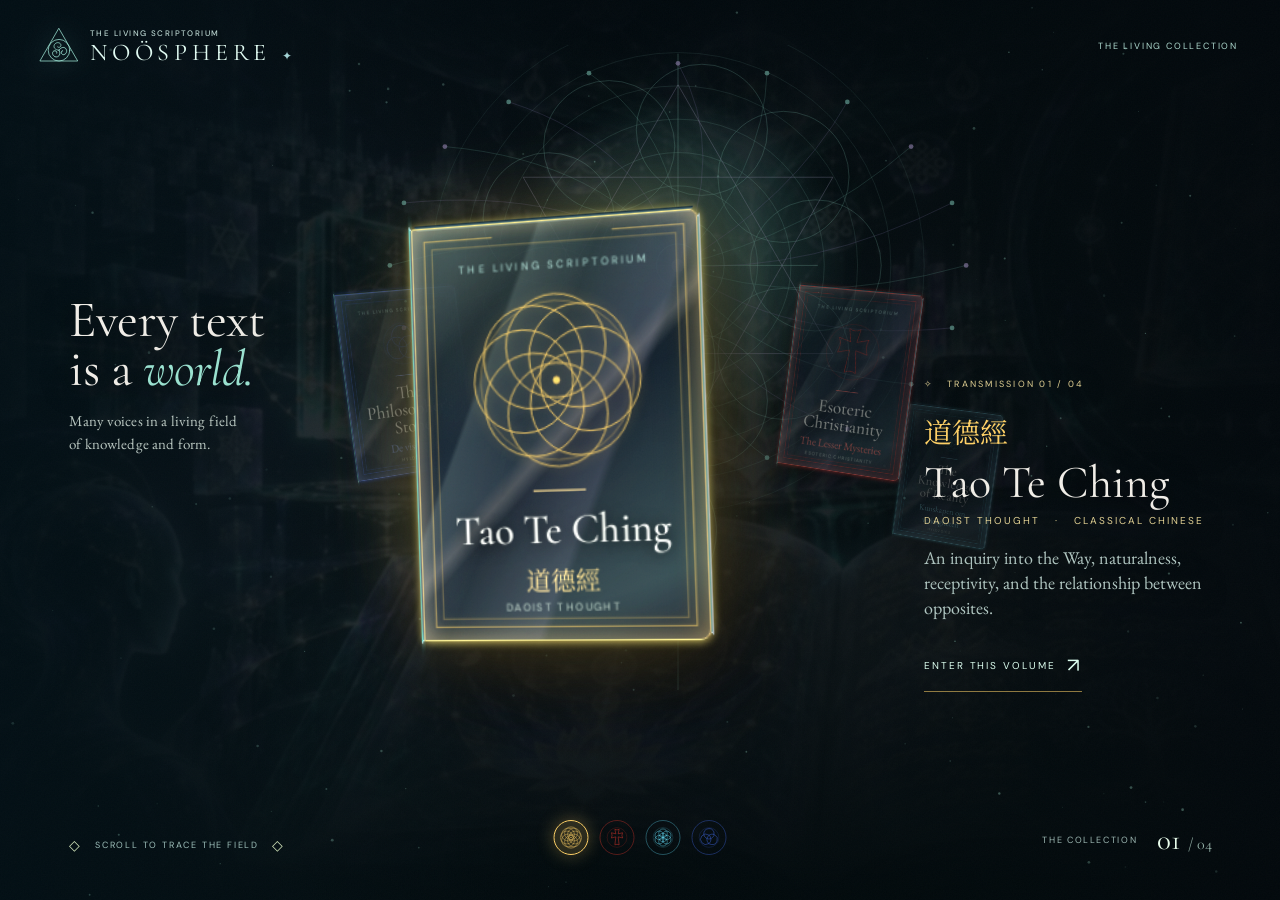
==== commit 9f9b2e69: "updates" ====
--- a/index.html
+++ b/index.html
@@ -13,7 +13,7 @@
 <body data-scene="archive">
 <div class="grain" aria-hidden="true"></div>
 <div class="site-mark" id="brandRoot" role="button" tabindex="0" aria-label="Return to the archive">
- <span class="sigil" aria-hidden="true"><svg viewBox="0 0 50 50" fill="none" stroke="currentColor" stroke-width=".8"><circle cx="25" cy="25" r="19"/><circle cx="25" cy="16" r="9"/><circle cx="25" cy="34" r="9"/><circle cx="16" cy="25" r="9"/><circle cx="34" cy="25" r="9"/><path d="M25 1V49M1 25H49"/></svg></span>
+ <span class="sigil" aria-hidden="true"><svg viewBox="0 0 50 50" fill="none" stroke="currentColor" stroke-width=".9" stroke-linecap="round" stroke-linejoin="round"><path d="M25 2L48.383 42.5H1.617Z"/><circle cx="25" cy="29" r="13.5"/><g><path d="M25 29C20 29 17.5 25 19.4 21.9C21.7 18.1 27.4 19.3 27.4 22.8C27.4 25.3 24.4 26.4 23.2 24.8"/><path d="M25 29C20 29 17.5 25 19.4 21.9C21.7 18.1 27.4 19.3 27.4 22.8C27.4 25.3 24.4 26.4 23.2 24.8" transform="rotate(120 25 29)"/><path d="M25 29C20 29 17.5 25 19.4 21.9C21.7 18.1 27.4 19.3 27.4 22.8C27.4 25.3 24.4 26.4 23.2 24.8" transform="rotate(240 25 29)"/></g></svg></span>
  <span><small>THE LIVING SCRIPTORIUM</small><strong>NOÖSPHERE <span class="site-mark-dot">✦</span></strong></span>
 </div>
 <main id="main">
@@ -21,7 +21,7 @@
  <div class="archive-environment" aria-hidden="true"></div><div class="atmosphere-mask" aria-hidden="true"></div>
  <canvas id="particles" aria-hidden="true"></canvas>
  <svg id="neuralCanopy" class="neural-canopy" viewBox="0 0 1000 630" preserveAspectRatio="xMidYMid meet" aria-hidden="true"></svg>
- <div class="archive-poem"><span class="micro-label">THE INTELLIGENCE OF THE ARCHIVE</span><h1>Every text<br>is a <em>world.</em></h1><p>Many voices in a living field<br>of knowledge and form.</p></div>
+ <div class="archive-poem"><h1>Every text<br>is a <em>world.</em></h1><p>Many voices in a living field<br>of knowledge and form.</p></div>
  <div id="floatingArchive" class="floating-archive" aria-label="Floating crystalline books. Scroll to explore; select to open."></div>
  <div class="archive-active" id="activeBook" aria-live="polite"></div>
  <div class="archive-sequence" id="archiveSequence" aria-label="Choose a volume"></div>
--- a/styles.css
+++ b/styles.css
@@ -1,12 +1,12 @@
 :root{--bg:#040b10;--mist:#d4f5ec;--ink:#f1eee8;--secondary:#b7c5c6;--jade:#86e4d3;--lavender:#bda9fa;--gold:#efd6ab;--border:rgba(160,245,223,.23);--ease:cubic-bezier(.19,1,.22,1);font-family:'DM Sans',Arial,sans-serif;color:var(--ink);background:#020709;color-scheme:dark}
-*{box-sizing:border-box}html,body{margin:0;width:100%;height:100%;overflow:hidden}body{background:var(--bg);-webkit-font-smoothing:antialiased}button{font:inherit;color:inherit;border:0;background:none;cursor:pointer}button:focus-visible,[role="button"]:focus-visible,a:focus-visible{outline:2px solid #e0fff5;outline-offset:4px}button:hover{color:#fff}a{color:inherit}::selection{background:#6fbead80;color:#fff}.grain{position:fixed;inset:0;pointer-events:none;opacity:.12;z-index:50;background-image:url("data:image/svg+xml,%3Csvg xmlns='http://www.w3.org/2000/svg' width='175' height='175'%3E%3Cfilter id='a'%3E%3CfeTurbulence type='fractalNoise' baseFrequency='.7' numOctaves='3' stitchTiles='stitch'/%3E%3C/filter%3E%3Crect width='100%25' height='100%25' filter='url(%23a)' opacity='.2'/%3E%3C/svg%3E")}.scene{position:fixed;inset:0;overflow:hidden;opacity:0;visibility:hidden;pointer-events:none;transition:opacity .6s var(--ease),visibility .6s}.scene.current{opacity:1;visibility:visible;pointer-events:auto}.scene[hidden]{display:none!important}.micro-label{font-size:9px;letter-spacing:.27em;font-weight:500;color:#acdccc}.site-mark{z-index:30;position:fixed;top:27px;left:39px;display:flex;align-items:center;gap:11px;cursor:pointer;mix-blend-mode:screen}.sigil{color:#a4eedb;display:block;width:40px;height:40px;filter:drop-shadow(0 0 12px #8eedda60)}.sigil svg{width:100%;height:100%}.site-mark small,.site-mark strong{display:block}.site-mark small{font-size:8px;font-weight:500;letter-spacing:.18em;color:#b8d2cb}.site-mark strong{font:400 24px/1.1 'Cormorant Garamond';letter-spacing:.2em;color:#e1fcf2;margin-top:2px}.site-mark-dot{font:12px sans-serif;color:#a1d0d0}
+*{box-sizing:border-box}html,body{margin:0;width:100%;height:100%;overflow:hidden}body{background:var(--bg);-webkit-font-smoothing:antialiased}button{font:inherit;color:inherit;border:0;background:none;cursor:pointer}button:focus-visible,[role="button"]:focus-visible,a:focus-visible{outline:2px solid #e0fff5;outline-offset:4px}button:hover{color:#fff}a{color:inherit}::selection{background:#6fbead80;color:#fff}.grain{position:fixed;inset:0;pointer-events:none;opacity:.12;z-index:50;background-image:url("data:image/svg+xml,%3Csvg xmlns='http://www.w3.org/2000/svg' width='175' height='175'%3E%3Cfilter id='a'%3E%3CfeTurbulence type='fractalNoise' baseFrequency='.7' numOctaves='3' stitchTiles='stitch'/%3E%3C/filter%3E%3Crect width='100%25' height='100%25' filter='url(%23a)' opacity='.2'/%3E%3C/svg%3E")}.scene{position:fixed;inset:0;overflow:hidden;opacity:0;visibility:hidden;pointer-events:none;transition:opacity .6s var(--ease),visibility .6s}.scene.current{opacity:1;visibility:visible;pointer-events:auto}.scene[hidden]{display:none!important}.site-mark{z-index:30;position:fixed;top:27px;left:39px;display:flex;align-items:center;gap:11px;cursor:pointer;mix-blend-mode:screen}.sigil{color:#a4eedb;display:block;width:40px;height:40px;filter:drop-shadow(0 0 12px #8eedda60)}.sigil svg{width:100%;height:100%}.site-mark small,.site-mark strong{display:block}.site-mark small{font-size:8px;font-weight:500;letter-spacing:.18em;color:#b8d2cb}.site-mark strong{font:400 24px/1.1 'Cormorant Garamond';letter-spacing:.2em;color:#e1fcf2;margin-top:2px}.site-mark-dot{font:12px sans-serif;color:#a1d0d0}
 /* The archive is a space, never an index of cards. */
 #archive{background:#030a0e}.archive-environment{position:absolute;inset:-4%;background-image:url('assets/noosphere-environment.webp');background-size:cover;background-position:center 51%;opacity:.47;filter:saturate(.88) brightness(.83) blur(1px);transform:scale(1.03);pointer-events:none}.atmosphere-mask{position:absolute;inset:0;background:linear-gradient(90deg,#031016eb 0%,#06131988 23%,#030c10a6 46%,#030b0ec9 78%,#03090def 100%),linear-gradient(180deg,#01060be8 0%,transparent 15%,transparent 71%,#010809f7 99%),radial-gradient(ellipse at 48% 53%,transparent 0%,#02080cbc 71%);pointer-events:none}#particles{position:absolute;inset:0;pointer-events:none;opacity:.8}.neural-canopy{position:absolute;width:min(84vw,1120px);height:auto;left:53%;top:5%;transform:translateX(-50%);opacity:.6;filter:drop-shadow(0 0 17px #71f5e851);pointer-events:none}.archive-poem{position:absolute;z-index:7;left:5.4vw;top:31%;width:248px;pointer-events:none}.archive-poem h1{font:400 clamp(43px,4vw,65px)/.95 'Cormorant Garamond',serif;margin:17px 0 17px;letter-spacing:-.01em;text-shadow:0 2px 30px #000}.archive-poem h1 em{font-weight:400;color:#9ae2d0}.archive-poem p{font:400 15px/1.5 'EB Garamond',serif;color:#b9c7c1;letter-spacing:.01em}.floating-archive{position:absolute;z-index:6;inset:0;overflow:hidden;perspective:1400px;touch-action:pan-y}.archive-volume{position:absolute;top:48%;left:49%;width:220px;height:310px;transform-style:preserve-3d;transform:translate3d(calc(-50% + var(--offset-x)),calc(-50% + var(--offset-y)),var(--depth)) rotateY(var(--rotate-y)) rotateZ(var(--rotate-z)) scale(var(--scale));opacity:var(--opacity);filter:brightness(var(--brightness)) drop-shadow(0 25px 30px #000c);transition:transform .9s var(--ease),opacity .7s,filter .7s;cursor:pointer}.archive-volume.is-selected{z-index:10;filter:brightness(1.12) drop-shadow(0 0 27px #99ffe046) drop-shadow(14px 25px 29px #000)}.archive-volume:not(.is-selected){z-index:var(--level)}.archive-volume[aria-hidden="true"]{pointer-events:none}.archive-volume.is-selected:hover{filter:brightness(1.28) drop-shadow(0 0 46px #91f7d58a)}.archive-volume:focus-visible{outline:2px solid #c7ffe8}.archive-volume .crystal-book{width:220px;height:310px}
 /* A real 3D crystalline codex: cover, translucent internal pages and refractive spine. */
-.crystal-book{--aura:#9ef5df;position:relative;display:block;width:220px;height:310px;transform-style:preserve-3d;perspective:1200px}.crystal-book-shell{position:relative;inset:0;width:100%;height:100%;transform-style:preserve-3d}.crystal-book .face{position:absolute;inset:0;z-index:3;overflow:hidden;display:flex;align-items:center;flex-direction:column;text-align:center;padding:14px 16px 18px;border:1px solid color-mix(in srgb,var(--aura),white 20%);border-radius:2px 7px 8px 1px;background:linear-gradient(135deg,#e3fff235 0%,transparent 23%,#a5d4f118 48%,#fff4eb30 51%,transparent 54%,#82ecdb1e 85%),linear-gradient(160deg,#24414a9e 0%,#0e1b29ee 45%,#263443d8 85%,#170f1a 100%);box-shadow:inset 0 0 19px #b0ffee4b,inset 5px 1px 12px #e6ecff2c,inset -6px -5px 20px #7ce5e933,0 0 7px var(--aura);transform:translateZ(15px);backface-visibility:hidden}.crystal-book .face:before,.crystal-book .face:after{content:'';position:absolute;inset:9px;border:1px solid #d8f4e487;clip-path:polygon(0 0,27% 0,27% 4%,73% 4%,73% 0,100% 0,100% 100%,0 100%);pointer-events:none}.crystal-book .face:after{inset:15px;border-color:#c6fff03f;clip-path:none}.face-prism{position:absolute;inset:0;pointer-events:none;background:linear-gradient(113deg,transparent 28%,#d9fff01e 29%,transparent 43%,#d6c3ff1a 63%,transparent 65%);mix-blend-mode:screen}.crystal-book .spine{position:absolute;left:0;top:0;width:31px;height:100%;transform:rotateY(-90deg);transform-origin:left;background:linear-gradient(90deg,#76e6c9c9,#132e45ee 18%,#d6ddfc8c 29%,#263853cb 60%,#86f5dfaf);border:1px solid #cbfdf4;box-shadow:inset 0 0 16px #6dffe5aa,0 0 11px #6dffe567}.crystal-book .pages-edge{position:absolute;right:0;top:5px;width:29px;height:calc(100% - 10px);transform-origin:right;transform:rotateY(90deg);background:repeating-linear-gradient(90deg,#98e6dd 0 1px,#c3ceee 1px 2px,#37606a 2px 4px);opacity:.82;border:1px solid #caf0ff}.crystal-book .book-top{position:absolute;top:0;left:4px;width:calc(100% - 8px);height:30px;transform-origin:top;transform:rotateX(90deg);background:repeating-linear-gradient(0deg,#508485 0 1px,#a5dcd9 1px 2px,#1c303a 3px 4px)}.face-top{font:500 8px 'DM Sans',sans-serif;letter-spacing:.27em;color:#c8fff1ad;margin:13px 0 0}.face-art{position:relative;flex:1;width:94%;min-height:50px;color:var(--aura);display:grid;place-items:center;filter:drop-shadow(0 0 8px var(--aura))}.face-art svg{width:82%;height:86%;overflow:visible}.face-art:before{content:'';position:absolute;width:90%;aspect-ratio:1;border:1px solid #b8ffe659;border-radius:50%;box-shadow:0 0 28px #b8ffe51e;transform:scale(.81)}.face-art:after{content:'';position:absolute;width:72%;aspect-ratio:1;border:1px solid #b8ffe533;border-radius:50%;transform:rotate(45deg) scale(1)}.face-rule{height:1px;width:40px;background:#c0fff9a1;margin:0 auto 14px}.face-title{font:500 31px/.95 'Cormorant Garamond',Georgia,serif;color:#f7fbf3;text-shadow:0 2px 13px #000;max-width:100%;text-wrap:balance;min-height:32px}.face-native{font:400 19px/1.48 'EB Garamond',serif;color:#c2ede2;max-width:100%;min-height:24px;margin-top:5px}.face-native[lang^="ar"]{font-family:'Noto Naskh Arabic',serif;font-size:22px}.face-native[lang^="he"]{font-family:'Noto Serif Hebrew',serif;font-size:17px}.face-native[lang^="sa"],.face-native[lang^="pi"]{font-family:'Noto Serif Devanagari',serif;font-size:15px}.face-native[lang^="zh"]{font-family:'Noto Serif SC',serif;font-size:19px}.face-bottom{font:500 8px/1.5 'DM Sans',sans-serif;letter-spacing:.17em;color:#d5ebdab0;margin-top:auto}
-.archive-active{position:absolute;right:4.8vw;top:42%;width:clamp(230px,23vw,335px);z-index:12;pointer-events:none;text-shadow:0 4px 30px #000}.signal-label{font-size:9px;letter-spacing:.25em;color:#adf1df}.active-original{font-size:28px;color:var(--aura,#b5f5e4);margin-top:21px;min-height:34px;text-align:left}.active-original[lang^="ar"]{font-family:'Noto Naskh Arabic',serif}.active-original[lang^="he"]{font-family:'Noto Serif Hebrew',serif}.active-original[lang^="zh"]{font-family:'Noto Serif SC',serif}.active-original[lang^="sa"],.active-original[lang^="pi"]{font-family:'Noto Serif Devanagari',serif}.active-name{font:400 clamp(36px,3.6vw,57px)/.93 'Cormorant Garamond';margin:10px 0 10px;text-wrap:balance}.active-culture{color:#a9d4cc;font-size:10px;letter-spacing:.2em;text-transform:uppercase}.active-abstract{font:400 18px/1.38 'EB Garamond',serif;color:#b1c7c2;margin:19px 0}.active-activate{pointer-events:auto;display:flex;align-items:center;gap:12px;font-size:10px;letter-spacing:.19em;color:#ddfff0;padding:13px 0;border-bottom:1px solid #b5f5e16d}.active-activate .arrow{font-size:20px;transition:transform .2s}.active-activate:hover .arrow{transform:translate(4px,-3px)}.archive-sequence{position:absolute;z-index:13;bottom:45px;left:50%;transform:translateX(-50%);display:flex;gap:11px;align-items:center}.archive-sequence button{display:grid;place-items:center;width:35px;height:35px;border:1px solid #93dfd43b;border-radius:50%;color:#b4e1dd;transition:background .25s,border-color .25s,box-shadow .25s}.archive-sequence button svg{width:23px;height:23px}.archive-sequence button.is-current{color:#e9ffef;border-color:#c0ffe5b8;background:#8ef7db24;box-shadow:0 0 18px #98e9dc40}.archive-instruction{position:absolute;bottom:46px;left:5.4vw;font-size:9px;letter-spacing:.2em;color:#9dbfba;display:flex;gap:13px;align-items:center;z-index:15;pointer-events:none}.instruct-diamond{color:#d5e8bd;font-size:14px}.archive-status{position:absolute;bottom:43px;right:5.3vw;z-index:10;display:flex;align-items:center;gap:20px}.archive-status>span{font-size:9px;letter-spacing:.18em;color:#9eb9b4}.archive-status strong{font:400 29px 'Cormorant Garamond';color:#eaffee}.archive-status strong i{font-style:normal;color:#91aea5;font-size:16px}.ambient-note{position:absolute;top:40px;right:42px;z-index:13;font-size:9px;letter-spacing:.2em;color:#afdbd0}.ambient-note span{padding:0 10px;color:#d3b9f9}
+.crystal-book{--aura:#9ef5df;position:relative;display:block;width:220px;height:310px;transform-style:preserve-3d;perspective:1200px}.crystal-book-shell{position:relative;inset:0;width:100%;height:100%;transform-style:preserve-3d}.crystal-book .face{position:absolute;inset:0;z-index:3;overflow:hidden;display:flex;align-items:center;flex-direction:column;text-align:center;padding:14px 16px 18px;border:1px solid color-mix(in srgb,var(--aura),white 20%);border-radius:2px 7px 8px 1px;background:linear-gradient(135deg,#e3fff235 0%,transparent 23%,#a5d4f118 48%,#fff4eb30 51%,transparent 54%,#82ecdb1e 85%),linear-gradient(160deg,#24414a9e 0%,#0e1b29ee 45%,#263443d8 85%,#170f1a 100%);box-shadow:inset 0 0 19px #b0ffee4b,inset 5px 1px 12px #e6ecff2c,inset -6px -5px 20px #7ce5e933,0 0 7px var(--aura);transform:translateZ(15px);backface-visibility:hidden}.crystal-book .face:before,.crystal-book .face:after{content:'';position:absolute;inset:9px;border:1px solid #d8f4e487;clip-path:polygon(0 0,27% 0,27% 4%,73% 4%,73% 0,100% 0,100% 100%,0 100%);pointer-events:none}.crystal-book .face:after{inset:15px;border-color:#c6fff03f;clip-path:none}.face-prism{position:absolute;inset:0;pointer-events:none;background:linear-gradient(113deg,transparent 28%,#d9fff01e 29%,transparent 43%,#d6c3ff1a 63%,transparent 65%);mix-blend-mode:screen}.crystal-book .spine{position:absolute;left:0;top:0;width:31px;height:100%;transform:rotateY(-90deg);transform-origin:left;background:linear-gradient(90deg,#76e6c9c9,#132e45ee 18%,#d6ddfc8c 29%,#263853cb 60%,#86f5dfaf);border:1px solid #cbfdf4;box-shadow:inset 0 0 16px #6dffe5aa,0 0 11px #6dffe567}.crystal-book .pages-edge{position:absolute;right:0;top:5px;width:29px;height:calc(100% - 10px);transform-origin:right;transform:rotateY(90deg);background:repeating-linear-gradient(90deg,#98e6dd 0 1px,#c3ceee 1px 2px,#37606a 2px 4px);opacity:.82;border:1px solid #caf0ff}.crystal-book .book-top{position:absolute;top:0;left:4px;width:calc(100% - 8px);height:30px;transform-origin:top;transform:rotateX(90deg);background:repeating-linear-gradient(0deg,#508485 0 1px,#a5dcd9 1px 2px,#1c303a 3px 4px)}.face-top{font:500 8px 'DM Sans',sans-serif;letter-spacing:.27em;color:#c8fff1ad;margin:13px 0 0}.face-art{position:relative;flex:1 1 0;width:94%;min-height:50px;margin:8px 0;color:var(--aura);filter:drop-shadow(0 0 5px color-mix(in srgb,var(--aura) 45%,transparent))}.face-art svg{position:absolute;inset:0;display:block;width:100%;height:100%;padding:4px}.face-rule{height:1px;width:40px;background:#c0fff9a1;margin:0 auto 14px}.face-title{font:500 31px/.95 'Cormorant Garamond',Georgia,serif;color:#f7fbf3;text-shadow:0 2px 13px #000;max-width:100%;text-wrap:balance;min-height:32px}.face-native{font:400 19px/1.48 'EB Garamond',serif;color:#c2ede2;max-width:100%;min-height:24px;margin-top:5px}.face-native[lang^="ar"]{font-family:'Noto Naskh Arabic',serif;font-size:22px}.face-native[lang^="he"]{font-family:'Noto Serif Hebrew',serif;font-size:17px}.face-native[lang^="sa"],.face-native[lang^="pi"]{font-family:'Noto Serif Devanagari',serif;font-size:15px}.face-native[lang^="zh"]{font-family:'Noto Serif SC',serif;font-size:19px}.face-bottom{font:500 8px/1.5 'DM Sans',sans-serif;letter-spacing:.17em;color:#d5ebdab0;margin-top:auto}
+.archive-active{position:absolute;right:4.8vw;top:42%;width:clamp(230px,23vw,335px);z-index:12;pointer-events:none;text-shadow:0 4px 30px #000}.signal-label{font-size:9px;letter-spacing:.25em;color:#adf1df}.active-original{font-size:28px;color:var(--aura,#b5f5e4);margin-top:21px;min-height:34px;text-align:left}.active-original[lang^="ar"]{font-family:'Noto Naskh Arabic',serif}.active-original[lang^="he"]{font-family:'Noto Serif Hebrew',serif}.active-original[lang^="zh"]{font-family:'Noto Serif SC',serif}.active-original[lang^="sa"],.active-original[lang^="pi"]{font-family:'Noto Serif Devanagari',serif}.active-name{font:400 clamp(36px,3.6vw,57px)/.93 'Cormorant Garamond';margin:10px 0 10px;text-wrap:balance}.active-culture{color:#a9d4cc;font-size:10px;letter-spacing:.2em;text-transform:uppercase}.active-abstract{font:400 18px/1.38 'EB Garamond',serif;color:#b1c7c2;margin:19px 0}.active-activate{pointer-events:auto;display:flex;align-items:center;gap:12px;font-size:10px;letter-spacing:.19em;color:#ddfff0;padding:13px 0;border-bottom:1px solid #b5f5e16d}.active-activate .arrow{font-size:20px;transition:transform .2s}.active-activate:hover .arrow{transform:translate(4px,-3px)}.archive-sequence{position:absolute;z-index:13;bottom:45px;left:50%;transform:translateX(-50%);display:flex;gap:11px;align-items:center}.archive-sequence button{display:grid;place-items:center;padding:0;flex:none;line-height:0;width:35px;height:35px;border:1px solid #93dfd43b;border-radius:50%;color:#b4e1dd;transition:background .25s,border-color .25s,box-shadow .25s}.archive-sequence button svg{display:block;width:23px;height:23px;aspect-ratio:1;flex:none;stroke-width:2.5}.archive-sequence button.is-current{color:#e9ffef;border-color:#c0ffe5b8;background:#8ef7db24;box-shadow:0 0 18px #98e9dc40}.archive-instruction{position:absolute;bottom:46px;left:5.4vw;font-size:9px;letter-spacing:.2em;color:#9dbfba;display:flex;gap:13px;align-items:center;z-index:15;pointer-events:none}.instruct-diamond{color:#d5e8bd;font-size:14px}.archive-status{position:absolute;bottom:43px;right:5.3vw;z-index:10;display:flex;align-items:center;gap:20px}.archive-status>span{font-size:9px;letter-spacing:.18em;color:#9eb9b4}.archive-status strong{font:400 29px 'Cormorant Garamond';color:#eaffee}.archive-status strong i{font-style:normal;color:#91aea5;font-size:16px}.ambient-note{position:absolute;top:40px;right:42px;z-index:13;font-size:9px;letter-spacing:.2em;color:#afdbd0}.ambient-note span{padding:0 10px;color:#d3b9f9}
 /* Second view: one artifact seen as an illuminated specimen, with chapter constellation */
-#details{background:radial-gradient(ellipse at 45% 48%,#0b2430 0%,#071219 46%,#02090d 100%)}.detail-atmosphere{position:absolute;inset:0;opacity:.31;background:url('assets/neural-atmosphere.webp') center/cover;filter:saturate(.9)}.detail-atmosphere:after{content:'';position:absolute;inset:0;background:radial-gradient(ellipse at 46% 51%,transparent 2%,#020b0de8 69%)}.detail-waves{position:absolute;inset:0;pointer-events:none;opacity:.5;background:repeating-radial-gradient(circle at 29% 53%,transparent 0 80px,#8ce6d30a 81px 82px,transparent 83px 140px)}.back-gesture{position:absolute;z-index:10;left:40px;top:103px;font-size:10px;letter-spacing:.19em;color:#c7e9d9}.back-gesture span{font-size:18px;margin-right:9px}.detail-shell{position:absolute;inset:90px 5.3vw 45px;display:grid;grid-template-columns:50% 50%;align-items:center;gap:0;max-width:1500px;margin:auto}.detail-exhibit{position:relative;display:flex;flex-direction:column;align-items:center;justify-content:center;min-height:0;height:100%;perspective:1500px}.detail-exhibit:before{content:'';position:absolute;width:min(50vw,560px);aspect-ratio:1;border-radius:50%;border:1px solid #c6ffff32;box-shadow:0 0 0 45px #b4d3fb09,0 0 0 120px #8bdedb07,inset 0 0 45px #6be0c91c;transform:translateY(-10px)}.detail-exhibit:after{content:'';position:absolute;width:min(32vw,390px);aspect-ratio:1;border-radius:50%;border:1px dashed #c7b6ff46;transform:rotate(13deg)}.detail-volume{position:relative;z-index:5;filter:drop-shadow(0 28px 40px #000a);animation:bookEntrance .9s var(--ease) both}.detail-volume .crystal-book{width:clamp(235px,25vw,350px);height:clamp(330px,35.2vw,490px);transform:rotateY(-21deg) rotateX(3deg) rotateZ(-3deg)}.detail-volume .face-title{font-size:clamp(33px,3.25vw,47px)}.detail-volume .face-top{font-size:9px}.detail-volume .face-native{font-size:24px}.detail-volume .face-art{height:49%}.detail-crown{z-index:2;position:absolute;top:6%;left:50%;transform:translateX(-50%);width:115px;opacity:.65;color:#c8ffee}.detail-crown svg{width:100%}.detail-base{z-index:6;position:absolute;bottom:10px;color:#a9c5be;font-size:9px;letter-spacing:.2em;display:flex;align-items:center;gap:10px}.base-orbit{width:25px;height:1px;background:#c3e8cd65}.detail-text{position:relative;z-index:7;max-width:560px;max-height:100%;overflow-y:auto;scrollbar-width:thin;scrollbar-color:#78bcb180 transparent;padding:12px 12px 15px 30px}.detail-eyebrow{color:#a3f5d6;font-size:10px;letter-spacing:.24em}.detail-text h1{font:400 clamp(51px,5.4vw,84px)/.9 'Cormorant Garamond',serif;margin:18px 0 6px}.detail-native{font-size:27px;color:#b4f1e4;max-width:100%;margin-top:7px}.detail-native[lang^="ar"]{font-family:'Noto Naskh Arabic',serif}.detail-native[lang^="he"]{font-family:'Noto Serif Hebrew',serif}.detail-native[lang^="zh"]{font-family:'Noto Serif SC',serif}.detail-native[lang^="sa"],.detail-native[lang^="pi"]{font-family:'Noto Serif Devanagari',serif}.detail-description{font:400 21px/1.4 'EB Garamond',Georgia,serif;color:#bdcec8;max-width:475px;margin:20px 0}.detail-facts{display:flex;flex-wrap:wrap;gap:10px 15px;padding:17px 0;border-top:1px solid #b8e9dc39;border-bottom:1px solid #b8e9dc39;color:#a1c4c0;font-size:10px;letter-spacing:.11em}.detail-open{display:flex;align-items:center;gap:25px;margin-top:21px;justify-content:flex-start;font-size:12px;letter-spacing:.17em;color:#e8fff8;border:1px solid #d1fff58a;padding:13px 18px;box-shadow:inset 0 0 18px #8aeccc17;background:#95fff20d;transition:background .2s}.detail-open:hover{background:#85eed82d}.detail-open span{font-size:23px;margin-left:12px}.format-links{display:flex;gap:17px;align-items:center;flex-wrap:wrap;font-size:11px;letter-spacing:.12em;color:#c2d4d0;margin:18px 0 27px}.format-links a{color:#d7f9e8;text-underline-offset:5px;text-decoration-color:#d7f9e883}.detail-toc-label{font-size:9px;letter-spacing:.25em;color:#98e6d6;margin:22px 0 10px}.detail-toc{display:grid;grid-template-columns:1fr 1fr;gap:6px 12px}.chapter-cell{text-align:left;border:1px solid #b8f6e52a;background:#b8f6e506;padding:11px 12px 12px;display:flex;gap:12px;align-items:center;min-height:54px;transition:background .2s,border-color .2s}.chapter-cell:hover{border-color:#bafbe48f;background:#b4f9e31d}.chapter-cell .chapter-num{font:21px 'Cormorant Garamond';color:#a5e7d8}.chapter-cell .chapter-title{font:16px/1.08 'Cormorant Garamond';color:#ebf6ee}.detail-footer{position:absolute;left:5vw;right:5vw;bottom:25px;display:flex;justify-content:space-between;font-size:9px;letter-spacing:.17em;color:#8cb2ad;z-index:2}
+#details{background:radial-gradient(ellipse at 45% 48%,#0b2430 0%,#071219 46%,#02090d 100%)}.detail-atmosphere{position:absolute;inset:0;opacity:.31;background:url('assets/neural-atmosphere.webp') center/cover;filter:saturate(.9)}.detail-atmosphere:after{content:'';position:absolute;inset:0;background:radial-gradient(ellipse at 46% 51%,transparent 2%,#020b0de8 69%)}.detail-waves{position:absolute;inset:0;pointer-events:none;opacity:.5;background:repeating-radial-gradient(circle at 29% 53%,transparent 0 80px,#8ce6d30a 81px 82px,transparent 83px 140px)}.back-gesture{position:absolute;z-index:10;left:40px;top:103px;font-size:10px;letter-spacing:.19em;color:#c7e9d9}.back-gesture span{font-size:18px;margin-right:9px}.detail-shell{position:absolute;inset:90px 5.3vw 45px;display:grid;grid-template-columns:50% 50%;align-items:center;gap:0;max-width:1500px;margin:auto}.detail-exhibit{position:relative;display:flex;flex-direction:column;align-items:center;justify-content:center;min-height:0;height:100%;perspective:1500px}.detail-exhibit:before{content:'';position:absolute;width:min(50vw,560px);aspect-ratio:1;border-radius:50%;border:1px solid #c6ffff32;box-shadow:0 0 0 45px #b4d3fb09,0 0 0 120px #8bdedb07,inset 0 0 45px #6be0c91c;transform:translateY(-10px)}.detail-exhibit:after{content:'';position:absolute;width:min(32vw,390px);aspect-ratio:1;border-radius:50%;border:1px dashed #c7b6ff46;transform:rotate(13deg)}.detail-volume{position:relative;z-index:5;filter:drop-shadow(0 28px 40px #000a);animation:bookEntrance .9s var(--ease) both}.detail-volume .crystal-book{width:clamp(235px,25vw,350px);height:clamp(330px,35.2vw,490px);transform:rotateY(-21deg) rotateX(3deg) rotateZ(-3deg)}.detail-volume .face-title{font-size:clamp(33px,3.25vw,47px)}.detail-volume .face-top{font-size:9px}.detail-volume .face-native{font-size:24px}.detail-crown{z-index:2;position:absolute;top:6%;left:50%;transform:translateX(-50%);width:115px;opacity:.65;color:#c8ffee}.detail-crown svg{width:100%}.detail-base{z-index:6;position:absolute;bottom:10px;color:#a9c5be;font-size:9px;letter-spacing:.2em;display:flex;align-items:center;gap:10px}.base-orbit{width:25px;height:1px;background:#c3e8cd65}.detail-text{position:relative;z-index:7;max-width:560px;max-height:100%;overflow-y:auto;scrollbar-width:thin;scrollbar-color:#78bcb180 transparent;padding:12px 12px 15px 30px}.detail-eyebrow{color:#a3f5d6;font-size:10px;letter-spacing:.24em}.detail-text h1{font:400 clamp(51px,5.4vw,84px)/.9 'Cormorant Garamond',serif;margin:18px 0 6px}.detail-native{font-size:27px;color:#b4f1e4;max-width:100%;margin-top:7px}.detail-native[lang^="ar"]{font-family:'Noto Naskh Arabic',serif}.detail-native[lang^="he"]{font-family:'Noto Serif Hebrew',serif}.detail-native[lang^="zh"]{font-family:'Noto Serif SC',serif}.detail-native[lang^="sa"],.detail-native[lang^="pi"]{font-family:'Noto Serif Devanagari',serif}.detail-description{font:400 21px/1.4 'EB Garamond',Georgia,serif;color:#bdcec8;max-width:475px;margin:20px 0}.detail-facts{display:flex;flex-wrap:wrap;gap:10px 15px;padding:17px 0;border-top:1px solid #b8e9dc39;border-bottom:1px solid #b8e9dc39;color:#a1c4c0;font-size:10px;letter-spacing:.11em}.detail-open{display:flex;align-items:center;gap:25px;margin-top:21px;justify-content:flex-start;font-size:12px;letter-spacing:.17em;color:#e8fff8;border:1px solid #d1fff58a;padding:13px 18px;box-shadow:inset 0 0 18px #8aeccc17;background:#95fff20d;transition:background .2s}.detail-open:hover{background:#85eed82d}.detail-open span{font-size:23px;margin-left:12px}.format-links{display:flex;gap:17px;align-items:center;flex-wrap:wrap;font-size:11px;letter-spacing:.12em;color:#c2d4d0;margin:18px 0 27px}.format-links a{color:#d7f9e8;text-underline-offset:5px;text-decoration-color:#d7f9e883}.detail-toc-label{font-size:9px;letter-spacing:.25em;color:#98e6d6;margin:22px 0 10px}.detail-toc{display:grid;grid-template-columns:1fr 1fr;gap:6px 12px}.chapter-cell{text-align:left;border:1px solid #b8f6e52a;background:#b8f6e506;padding:11px 12px 12px;display:flex;gap:12px;align-items:center;min-height:54px;transition:background .2s,border-color .2s}.chapter-cell:hover{border-color:#bafbe48f;background:#b4f9e31d}.chapter-cell .chapter-num{font:21px 'Cormorant Garamond';color:#a5e7d8}.chapter-cell .chapter-title{font:16px/1.08 'Cormorant Garamond';color:#ebf6ee}.detail-footer{position:absolute;left:5vw;right:5vw;bottom:25px;display:flex;justify-content:space-between;font-size:9px;letter-spacing:.17em;color:#8cb2ad;z-index:2}
 @keyframes bookEntrance{from{opacity:0;transform:translateY(27px) scale(.85)}to{opacity:1;transform:translateY(0) scale(1)}}
 /* Third view: a quiet glass manuscript with one complete page per scroll step. */
 #reader{background:#050e12}.reading-environment{position:absolute;inset:0;opacity:.3;background:url('assets/neural-atmosphere.webp') center/cover;filter:blur(14px) brightness(.6)}.reading-environment:after{content:'';position:absolute;inset:0;background:radial-gradient(ellipse at 50% 40%,#060d11a0,#03090af2 85%)}.reading-header{position:absolute;z-index:12;top:0;left:0;right:0;height:75px;display:flex;justify-content:space-between;align-items:center;padding:0 33px 0 40px;border-bottom:1px solid #ace7d34a;background:#041117c7;backdrop-filter:blur(14px)}.reader-back{display:flex;align-items:center;gap:14px;color:#c7e9e0;letter-spacing:.17em;font-size:10px}.reader-back span:first-child{font-size:22px}.reader-book-title{font:25px 'Cormorant Garamond';color:#e9f8ed;max-width:40vw;overflow:hidden;text-overflow:ellipsis;white-space:nowrap}.reading-controls{display:flex;gap:7px}.reading-controls button{width:34px;height:34px;border:1px solid #9cddd74c;color:#cbead9;font-size:13px}.reading-controls button:hover{background:#95f9e21b}.reader-layout{position:absolute;inset:75px 0 47px;display:flex;overflow:hidden;--reader-scale:1}.toc{position:relative;z-index:9;width:254px;flex:0 0 auto;height:100%;overflow:hidden;background:#06131acc;border-right:1px solid #89d7ca39;backdrop-filter:blur(18px);transition:width .45s var(--ease)}.toc-inner{width:254px;height:100%;padding:45px 24px 22px;overflow-y:auto;scrollbar-width:thin;scrollbar-color:#74b5ad55 transparent}.toc-inner .toc-eyebrow{font-size:9px;letter-spacing:.23em;color:#a2e5d5}.toc-inner h2{font:400 31px/.97 'Cormorant Garamond';margin:18px 0 6px}.toc-original{font-size:19px;color:#b7eadc;line-height:1.5}.toc-divider{width:37px;height:1px;background:#acd6b5a1;margin:22px 0 26px}.toc-nav-label{font-size:9px;letter-spacing:.2em;color:#99c1b7;margin:0 0 10px}.toc-jump{width:100%;display:flex;gap:11px;padding:12px 0;border-bottom:1px solid #b4e8dd2d;text-align:left;font:16px 'Cormorant Garamond';color:#bccfca}.toc-jump>span:first-child{font:10px 'DM Sans';color:#8cc2b6;margin-top:4px}.toc-jump.is-current{color:#e7ffee}.toc-jump.is-current>span:first-child{color:#c7ffe9}.toc-return{margin-top:32px;color:#b8e6d9;font-size:10px;letter-spacing:.12em;text-align:left}.toc-tab{position:absolute;z-index:11;top:25px;left:254px;transform:translateX(-50%);border:1px solid #a3dcd36e;border-radius:50%;width:34px;height:34px;display:grid;place-items:center;background:#0e262a;color:#d7fff2;transition:left .45s var(--ease)}.reader-layout.toc-closed .toc{width:0;border-color:transparent}.reader-layout.toc-closed .toc-tab{left:29px}.page-flow{height:100%;flex:1;min-width:0;overflow-y:auto;overflow-x:hidden;overscroll-behavior:contain;scroll-snap-type:y mandatory;scroll-behavior:smooth;scrollbar-width:none;padding:0 35px}.page-flow::-webkit-scrollbar{display:none}.page-section{scroll-snap-align:start;scroll-snap-stop:always;height:100%;min-height:100%;display:flex;align-items:center;justify-content:center;padding:20px 0}.page-sheet{position:relative;display:flex;flex-direction:column;align-items:center;width:min(710px,100%);height:100%;max-height:1000px;min-height:0;overflow:hidden;padding:clamp(25px,3.7vh,50px) clamp(29px,5vw,68px) 23px;background:radial-gradient(ellipse at 50% -10%,#26454b 0%,#13262e 51%,#0a1b24 100%);border:1px solid #b5f3df68;box-shadow:inset 0 0 0 9px #08161f4d,inset 0 0 0 10px #b8eddb31,0 18px 80px #000c;color:#e8f1e9}.page-sheet:before,.page-sheet:after{content:'';position:absolute;pointer-events:none;z-index:0}.page-sheet:before{inset:16px;border:1px solid #bbecd82e}.page-sheet:after{width:210px;height:210px;top:-125px;left:50%;transform:translateX(-50%);border:1px solid #a7f4de6f;border-radius:50%;box-shadow:0 0 0 22px #bdfff10a,0 0 0 76px #bdfff10a}.sheet-overline{font-size:9px;letter-spacing:.23em;color:#a8e5d3;text-align:center;position:relative;z-index:1}.sheet-emblem{color:#a4e7d0;width:54px;height:54px;margin:12px 0 4px;filter:drop-shadow(0 0 8px #9df5d064)}.sheet-emblem svg{width:100%;height:100%}.page-sheet h2{font:400 clamp(35px,4.1vw,51px)/1.02 'Cormorant Garamond',serif;text-align:center;margin:11px 0 3px;position:relative;z-index:1}.sheet-subtitle{font:italic 16px 'EB Garamond';color:#b3c9c0;margin:5px 0 20px;text-align:center}.sheet-rule{height:1px;background:#b7dabe9a;width:68px;margin:0 0 clamp(17px,2.8vh,32px)}.sheet-native{font:400 calc(22px * var(--reader-scale))/1.55 'EB Garamond',serif;color:#c5efe2;margin:0 auto 16px;max-width:95%;text-align:center}.sheet-native[lang^="ar"]{font-family:'Noto Naskh Arabic',serif}.sheet-native[lang^="he"]{font-family:'Noto Serif Hebrew',serif}.sheet-native[lang^="sa"],.sheet-native[lang^="pi"]{font-family:'Noto Serif Devanagari',serif}.sheet-native[lang^="zh"]{font-family:'Noto Serif SC',serif}.sheet-paragraphs{position:relative;z-index:1;width:100%;max-width:495px;overflow-y:auto;scrollbar-width:thin;scrollbar-color:#b9efdc50 transparent}.sheet-paragraphs p{font:400 calc(20px * var(--reader-scale))/1.52 'EB Garamond',Georgia,serif;margin:0 0 1.12em;color:#e0e8e0;text-align:left}.sheet-paragraphs p:first-child:first-letter{float:left;font:500 3.3em/.72 'Cormorant Garamond';padding:6px 10px 0 0;color:#c9f1de}.sheet-sample-note{font:9px/1.35 'DM Sans';letter-spacing:.10em;text-align:center;color:#98b5b0;margin-top:auto;padding-top:8px}.sheet-bottom{width:100%;position:relative;z-index:1;border-top:1px solid #a9e2d057;margin-top:13px;padding-top:12px;display:flex;align-items:center;justify-content:space-between;gap:7px;font-size:9px;letter-spacing:.12em;color:#a6cbbb}.reader-layout.parchment .page-sheet{background:radial-gradient(ellipse at 50% -15%,#f7edda,#e8ddc5 85%,#dacbb1);color:#332f2a;border-color:#d8ba82;box-shadow:inset 0 0 0 9px #b09d7e17,inset 0 0 0 10px #9b835d4a,0 18px 80px #000b}.reader-layout.parchment .page-sheet h2,.reader-layout.parchment .sheet-paragraphs p{color:#362f28}.reader-layout.parchment .sheet-emblem,.reader-layout.parchment .sheet-native,.reader-layout.parchment .sheet-overline,.reader-layout.parchment .sheet-subtitle,.reader-layout.parchment .sheet-bottom,.reader-layout.parchment .sheet-sample-note{color:#806343}.reader-layout.parchment .sheet-rule{background:#9c7a55}.reader-layout.parchment .sheet-paragraphs p:first-child:first-letter{color:#816142}.reading-footer{position:absolute;z-index:11;left:0;right:0;bottom:0;height:47px;display:flex;align-items:center;justify-content:space-between;gap:10px;padding:0 35px 0 40px;border-top:1px solid #b5f3df4b;background:#041116dd;backdrop-filter:blur(9px);font-size:10px;letter-spacing:.16em;color:#9ec9bd}.reading-footer button{font-size:10px;letter-spacing:.16em;color:#d6fff0}.small-arrow{color:#d8edd0;padding:0 6px}
@@ -26,3 +26,22 @@
 .edition-links{margin:20px 0;display:flex;flex-wrap:wrap;gap:10px 18px}
 .edition-links h2,.edition-links h3{width:100%;font:12px 'DM Sans',sans-serif;letter-spacing:.12em;color:#98e6d6;margin:0}
 .edition-links a{color:#d7f9e8;font:16px 'EB Garamond',serif;text-underline-offset:4px}
+
+/* Book-specific accents come from library.json through --aura. */
+.archive-sequence button{color:var(--aura);border-color:color-mix(in srgb,var(--aura) 32%,transparent)}
+.archive-sequence button:hover{color:var(--aura);background:color-mix(in srgb,var(--aura) 12%,transparent);border-color:var(--aura)}
+.archive-sequence button.is-current{color:var(--aura);border-color:var(--aura);background:color-mix(in srgb,var(--aura) 15%,transparent);box-shadow:0 0 18px color-mix(in srgb,var(--aura) 30%,transparent)}
+.archive-volume.is-selected{filter:brightness(1.12) drop-shadow(0 0 27px color-mix(in srgb,var(--aura) 28%,transparent)) drop-shadow(14px 25px 29px #000)}
+.archive-volume.is-selected:hover{filter:brightness(1.2) drop-shadow(0 0 35px color-mix(in srgb,var(--aura) 40%,transparent))}
+.archive-volume.is-selected:before{background:radial-gradient(ellipse,color-mix(in srgb,var(--aura) 18%,transparent),transparent 65%)}
+.crystal-book .face{box-shadow:inset 0 0 19px color-mix(in srgb,var(--aura) 25%,transparent),inset 5px 1px 12px #e6ecff2c,inset -6px -5px 20px color-mix(in srgb,var(--aura) 18%,transparent),0 0 7px var(--aura)}
+.crystal-book .face:before{border-color:color-mix(in srgb,var(--aura) 55%,transparent)}
+.crystal-book .face:after{border-color:color-mix(in srgb,var(--aura) 28%,transparent)}
+.face-rule{background:color-mix(in srgb,var(--aura) 75%,white)}
+.face-native{color:color-mix(in srgb,var(--aura) 70%,#e8f1e9)}
+.signal-label,.active-culture{color:color-mix(in srgb,var(--aura) 55%,#bdcec8)}
+.active-activate{border-color:color-mix(in srgb,var(--aura) 55%,transparent)}
+.detail-crown,.detail-native{color:var(--aura)}
+.detail-eyebrow,.detail-toc-label,#details .edition-links h2{color:color-mix(in srgb,var(--aura) 65%,#bdcec8)}
+.detail-open{border-color:color-mix(in srgb,var(--aura) 60%,transparent);background:color-mix(in srgb,var(--aura) 7%,transparent);box-shadow:inset 0 0 18px color-mix(in srgb,var(--aura) 10%,transparent)}
+.detail-open:hover,.chapter-cell:hover{background:color-mix(in srgb,var(--aura) 13%,transparent);border-color:color-mix(in srgb,var(--aura) 65%,transparent)}
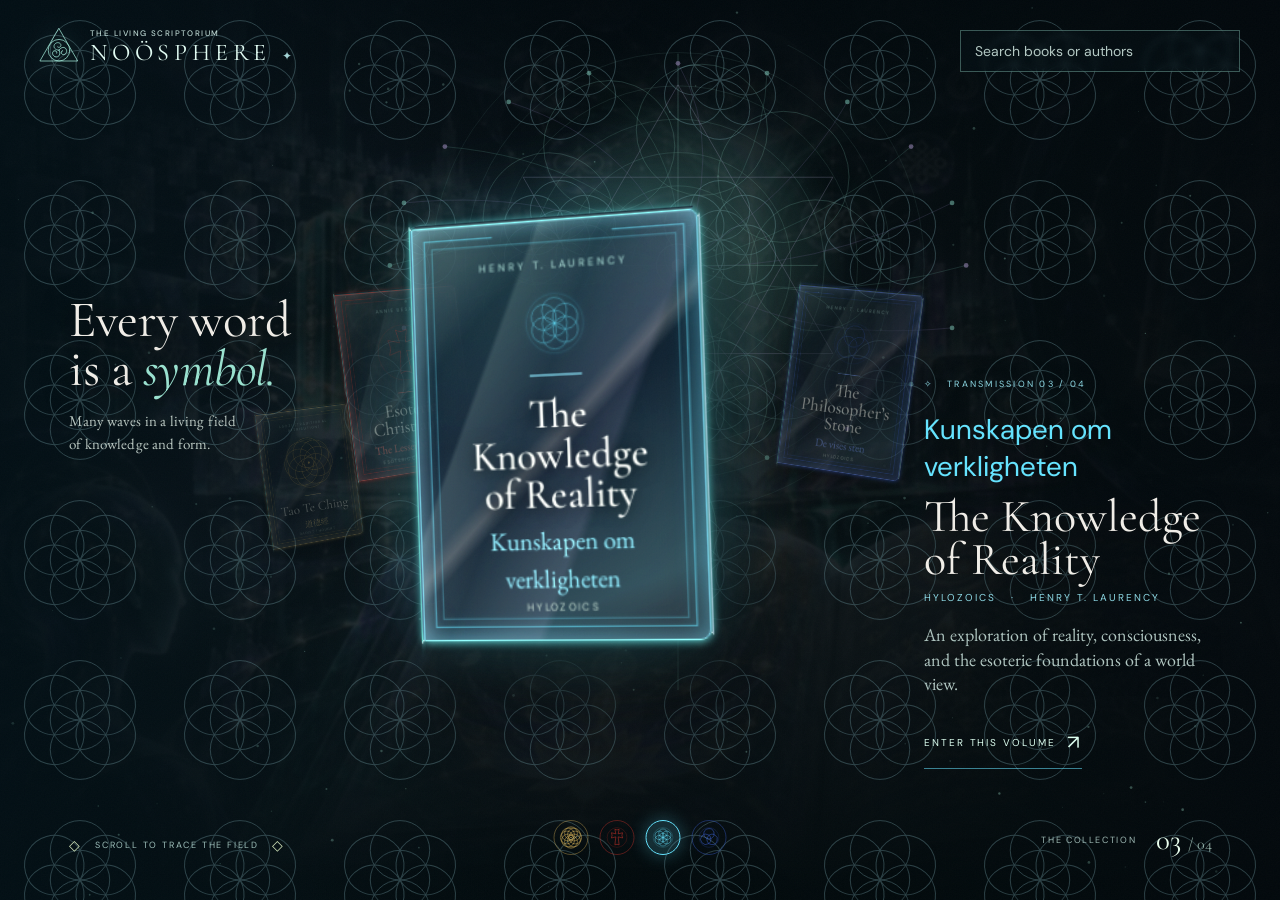
==== commit 76ca0817: "improvements" ====
--- a/index.html
+++ b/index.html
@@ -8,30 +8,38 @@
 <title>Noösphere — The Living Scriptorium</title>
 <link rel="preconnect" href="https://fonts.googleapis.com"><link rel="preconnect" href="https://fonts.gstatic.com" crossorigin>
 <link href="https://fonts.googleapis.com/css2?family=Cormorant+Garamond:wght@400;500;600&family=DM+Sans:wght@300;400;500;600&family=EB+Garamond:ital,wght@0,400;0,500;1,400&family=Noto+Naskh+Arabic:wght@400;500&family=Noto+Serif+Devanagari:wght@400;500&family=Noto+Serif+SC:wght@400;500&family=Noto+Serif+Hebrew:wght@400;500&display=swap" rel="stylesheet">
+<link rel="icon" type="image/svg+xml" href="assets/site-mark.svg">
 <link rel="stylesheet" href="styles.css">
 </head>
 <body data-scene="archive">
 <div class="grain" aria-hidden="true"></div>
 <div class="site-mark" id="brandRoot" role="button" tabindex="0" aria-label="Return to the archive">
- <span class="sigil" aria-hidden="true"><svg viewBox="0 0 50 50" fill="none" stroke="currentColor" stroke-width=".9" stroke-linecap="round" stroke-linejoin="round"><path d="M25 2L48.383 42.5H1.617Z"/><circle cx="25" cy="29" r="13.5"/><g><path d="M25 29C20 29 17.5 25 19.4 21.9C21.7 18.1 27.4 19.3 27.4 22.8C27.4 25.3 24.4 26.4 23.2 24.8"/><path d="M25 29C20 29 17.5 25 19.4 21.9C21.7 18.1 27.4 19.3 27.4 22.8C27.4 25.3 24.4 26.4 23.2 24.8" transform="rotate(120 25 29)"/><path d="M25 29C20 29 17.5 25 19.4 21.9C21.7 18.1 27.4 19.3 27.4 22.8C27.4 25.3 24.4 26.4 23.2 24.8" transform="rotate(240 25 29)"/></g></svg></span>
+ <span class="sigil" aria-hidden="true"><img src="assets/site-mark.svg" alt="" width="40" height="40"></span>
  <span><small>THE LIVING SCRIPTORIUM</small><strong>NOÖSPHERE <span class="site-mark-dot">✦</span></strong></span>
 </div>
 <main id="main">
 <section class="scene current" id="archive" aria-label="Immersive archive">
  <div class="archive-environment" aria-hidden="true"></div><div class="atmosphere-mask" aria-hidden="true"></div>
+ <div class="background-mesh" aria-hidden="true"></div>
  <canvas id="particles" aria-hidden="true"></canvas>
  <svg id="neuralCanopy" class="neural-canopy" viewBox="0 0 1000 630" preserveAspectRatio="xMidYMid meet" aria-hidden="true"></svg>
- <div class="archive-poem"><h1>Every text<br>is a <em>world.</em></h1><p>Many voices in a living field<br>of knowledge and form.</p></div>
+ <div class="archive-poem"><h1>Every word<br>is a <em>symbol.</em></h1><p>Many waves in a living field<br>of knowledge and form.</p></div>
  <div id="floatingArchive" class="floating-archive" aria-label="Floating crystalline books. Scroll to explore; select to open."></div>
  <div class="archive-active" id="activeBook" aria-live="polite"></div>
  <div class="archive-sequence" id="archiveSequence" aria-label="Choose a volume"></div>
  <div class="archive-instruction"><span class="instruct-diamond">◇</span><span>SCROLL TO TRACE THE FIELD</span><span class="instruct-diamond">◇</span></div>
  <div class="archive-status"><span>THE COLLECTION</span><strong id="archiveIndex">01 <i>/ 04</i></strong></div>
- <div class="ambient-note">THE LIVING COLLECTION</div>
+ <form class="archive-search" id="bookSearchForm" role="search" autocomplete="off">
+  <label class="visually-hidden" for="bookSearch">Search books or authors</label>
+  <input type="search" id="bookSearch" placeholder="Search books or authors" aria-controls="bookSearchResults" spellcheck="false">
+  <ul id="bookSearchResults" class="search-results" aria-label="Matching books" hidden></ul>
+  <span id="searchStatus" class="visually-hidden" role="status"></span>
+ </form>
 </section>
 
 <section class="scene" id="details" aria-label="Selected book details" hidden>
  <div class="detail-atmosphere" aria-hidden="true"></div>
+ <div class="background-mesh" aria-hidden="true"></div>
  <div class="detail-waves" aria-hidden="true"></div>
  <button id="detailsReturn" class="back-gesture"><span>←</span> RETURN TO THE FIELD</button>
  <div class="detail-shell">
@@ -43,6 +51,7 @@
 
 </main>
 <script src="catalog.js" defer></script>
+<script src="glyphs.js" defer></script>
 <script src="app.js" defer></script>
 </body>
 </html>
--- a/styles.css
+++ b/styles.css
@@ -1,3 +1,5 @@
+/* Background mesh: opacity (0–1) is the only fade; tile size controls spacing. */
+:root{--mesh-opacity:0.5;--mesh-size:160px}
 :root{--bg:#040b10;--mist:#d4f5ec;--ink:#f1eee8;--secondary:#b7c5c6;--jade:#86e4d3;--lavender:#bda9fa;--gold:#efd6ab;--border:rgba(160,245,223,.23);--ease:cubic-bezier(.19,1,.22,1);font-family:'DM Sans',Arial,sans-serif;color:var(--ink);background:#020709;color-scheme:dark}
 *{box-sizing:border-box}html,body{margin:0;width:100%;height:100%;overflow:hidden}body{background:var(--bg);-webkit-font-smoothing:antialiased}button{font:inherit;color:inherit;border:0;background:none;cursor:pointer}button:focus-visible,[role="button"]:focus-visible,a:focus-visible{outline:2px solid #e0fff5;outline-offset:4px}button:hover{color:#fff}a{color:inherit}::selection{background:#6fbead80;color:#fff}.grain{position:fixed;inset:0;pointer-events:none;opacity:.12;z-index:50;background-image:url("data:image/svg+xml,%3Csvg xmlns='http://www.w3.org/2000/svg' width='175' height='175'%3E%3Cfilter id='a'%3E%3CfeTurbulence type='fractalNoise' baseFrequency='.7' numOctaves='3' stitchTiles='stitch'/%3E%3C/filter%3E%3Crect width='100%25' height='100%25' filter='url(%23a)' opacity='.2'/%3E%3C/svg%3E")}.scene{position:fixed;inset:0;overflow:hidden;opacity:0;visibility:hidden;pointer-events:none;transition:opacity .6s var(--ease),visibility .6s}.scene.current{opacity:1;visibility:visible;pointer-events:auto}.scene[hidden]{display:none!important}.site-mark{z-index:30;position:fixed;top:27px;left:39px;display:flex;align-items:center;gap:11px;cursor:pointer;mix-blend-mode:screen}.sigil{color:#a4eedb;display:block;width:40px;height:40px;filter:drop-shadow(0 0 12px #8eedda60)}.sigil svg{width:100%;height:100%}.site-mark small,.site-mark strong{display:block}.site-mark small{font-size:8px;font-weight:500;letter-spacing:.18em;color:#b8d2cb}.site-mark strong{font:400 24px/1.1 'Cormorant Garamond';letter-spacing:.2em;color:#e1fcf2;margin-top:2px}.site-mark-dot{font:12px sans-serif;color:#a1d0d0}
 /* The archive is a space, never an index of cards. */
@@ -45,3 +47,26 @@
 .detail-eyebrow,.detail-toc-label,#details .edition-links h2{color:color-mix(in srgb,var(--aura) 65%,#bdcec8)}
 .detail-open{border-color:color-mix(in srgb,var(--aura) 60%,transparent);background:color-mix(in srgb,var(--aura) 7%,transparent);box-shadow:inset 0 0 18px color-mix(in srgb,var(--aura) 10%,transparent)}
 .detail-open:hover,.chapter-cell:hover{background:color-mix(in srgb,var(--aura) 13%,transparent);border-color:color-mix(in srgb,var(--aura) 65%,transparent)}
+
+/* Repeating triangular mesh sits above the environment and below the interface. */
+.background-mesh{position:absolute;inset:0;z-index:1;pointer-events:none;opacity:var(--mesh-opacity);background-image:url("data:image/svg+xml,%3Csvg%20xmlns%3D%22http%3A%2F%2Fwww.w3.org%2F2000%2Fsvg%22%20width%3D%22160%22%20height%3D%22160%22%20viewBox%3D%220%200%20140%20140%22%20fill%3D%22none%22%20stroke%3D%22%2354777e%22%20stroke-width%3D%22.85%22%3E%3Ccircle%20cx%3D%2270%22%20cy%3D%2270%22%20r%3D%2226%22%2F%3E%3Ccircle%20cx%3D%2270%22%20cy%3D%2244%22%20r%3D%2226%22%20transform%3D%22rotate%280%2070%2070%29%22%2F%3E%3Ccircle%20cx%3D%2270%22%20cy%3D%2244%22%20r%3D%2226%22%20transform%3D%22rotate%2860%2070%2070%29%22%2F%3E%3Ccircle%20cx%3D%2270%22%20cy%3D%2244%22%20r%3D%2226%22%20transform%3D%22rotate%28120%2070%2070%29%22%2F%3E%3Ccircle%20cx%3D%2270%22%20cy%3D%2244%22%20r%3D%2226%22%20transform%3D%22rotate%28180%2070%2070%29%22%2F%3E%3Ccircle%20cx%3D%2270%22%20cy%3D%2244%22%20r%3D%2226%22%20transform%3D%22rotate%28240%2070%2070%29%22%2F%3E%3Ccircle%20cx%3D%2270%22%20cy%3D%2244%22%20r%3D%2226%22%20transform%3D%22rotate%28300%2070%2070%29%22%2F%3E%3C%2Fsvg%3E");background-repeat:repeat;background-size:var(--mesh-size) auto}
+#particles,.neural-canopy{z-index:2}
+.detail-shell{z-index:2}
+.detail-volume .face{text-decoration:none;cursor:pointer}
+.detail-volume .face:focus-visible{outline:2px solid var(--aura);outline-offset:5px}
+.face-top{text-transform:uppercase;line-height:1.4}
+
+.sigil img{display:block;width:100%;height:100%}
+.visually-hidden{position:absolute;width:1px;height:1px;overflow:hidden;clip-path:inset(50%);white-space:nowrap}
+.archive-search{position:absolute;z-index:20;top:30px;right:40px;width:280px;margin:0}
+.archive-search input{display:block;width:100%;height:42px;padding:0 14px;font:14px 'DM Sans',sans-serif;color:#e0f5eb;background:#06151c55;border:1px solid #a4eedb55;border-radius:0;outline-offset:4px;backdrop-filter:blur(3px);color-scheme:dark}
+.archive-search input::placeholder{color:#b4c9c4}
+.archive-search input:focus-visible{outline:1px solid #a4eedb}
+.search-results{position:absolute;top:100%;left:0;right:0;max-height:min(50vh,380px);overflow-y:auto;list-style:none;margin:6px 0 0;padding:4px;background:#06151cf2;border:1px solid #a4eedb44;box-shadow:0 16px 35px #0007}
+.search-results[hidden]{display:none}
+.search-results a{display:block;padding:12px;text-decoration:none;border-inline-start:2px solid transparent}
+.search-results a:hover,.search-results a:focus-visible{background:color-mix(in srgb,var(--aura) 8%,transparent);border-inline-start-color:var(--aura)}
+.search-results strong{display:block;font:22px/1.1 'Cormorant Garamond',serif;color:#e9f5ec}
+.search-results span{display:block;margin-top:5px;font-size:12px;color:#b4c9c4}
+.search-empty{padding:14px;font-size:14px;color:#b4c9c4}
+@media(max-width:720px){.archive-search{top:76px;left:23px;right:23px;width:auto}.archive-search input{height:36px}.search-results{max-height:45vh}.archive-poem{top:127px}}
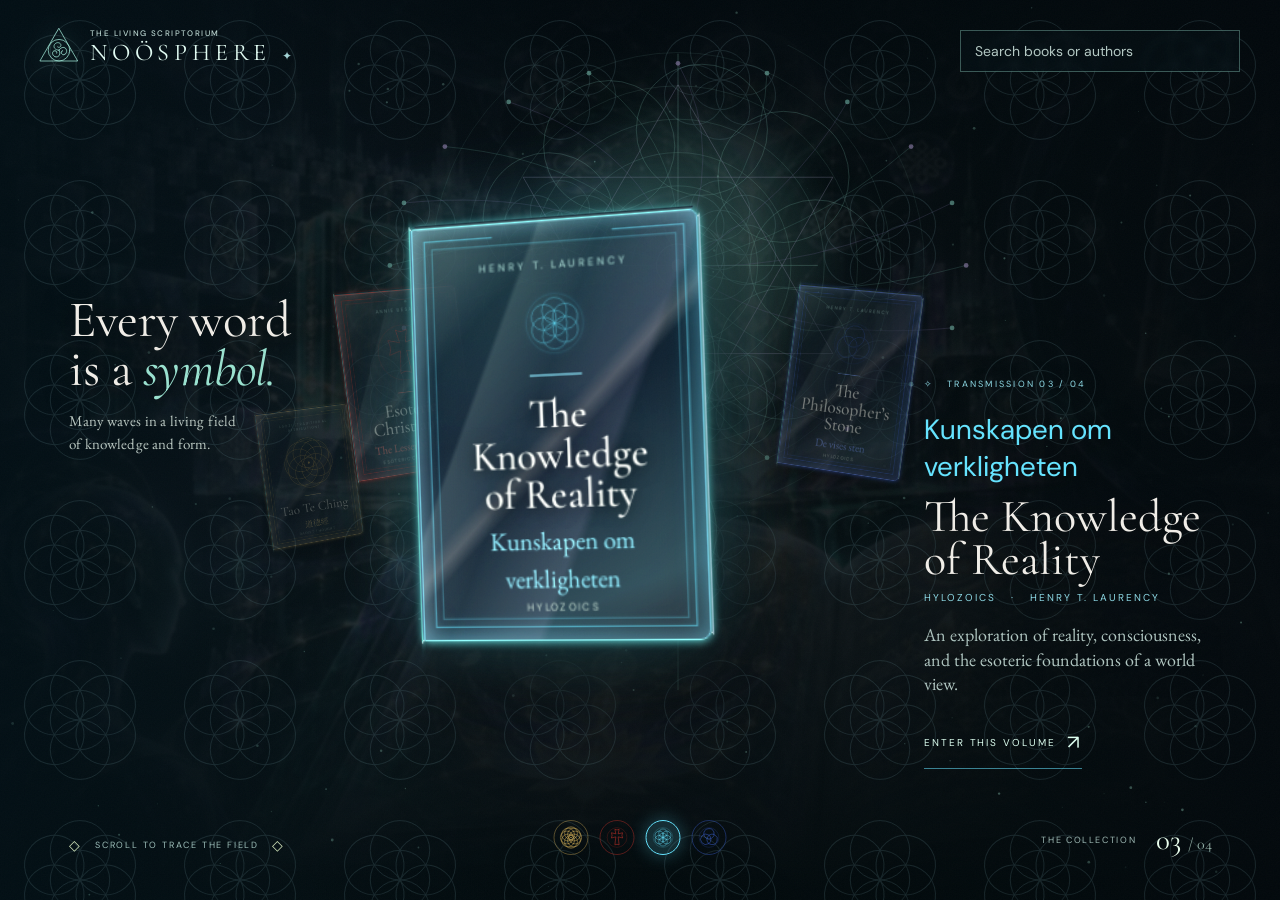
==== commit fb5b9ef7: "Add book taglines and Romanian Laurency downloads" ====
--- a/index.html
+++ b/index.html
@@ -43,7 +43,7 @@
  <div class="detail-waves" aria-hidden="true"></div>
  <button id="detailsReturn" class="back-gesture"><span>←</span> RETURN TO THE FIELD</button>
  <div class="detail-shell">
-  <div class="detail-exhibit"><div class="detail-crown" id="detailCrown"></div><div class="detail-volume" id="detailVolume"></div><div class="detail-base"><span class="base-orbit"></span>CRYSTALLIZED KNOWLEDGE <span class="base-orbit"></span></div></div>
+  <div class="detail-exhibit"><div class="detail-crown" id="detailCrown"></div><div class="detail-volume" id="detailVolume"></div><div class="detail-base"><span class="base-orbit"></span><span id="detailCaption"></span> <span class="base-orbit"></span></div></div>
   <article class="detail-text" id="detailText"></article>
  </div>
  <div class="detail-footer"><span>ARCHIVE / THE CHOSEN VOLUME</span><span>02 — DECODE THE TEXT</span></div>
--- a/styles.css
+++ b/styles.css
@@ -1,5 +1,5 @@
 /* Background mesh: opacity (0–1) is the only fade; tile size controls spacing. */
-:root{--mesh-opacity:0.5;--mesh-size:160px}
+:root{--mesh-opacity:0.25;--mesh-size:160px}
 :root{--bg:#040b10;--mist:#d4f5ec;--ink:#f1eee8;--secondary:#b7c5c6;--jade:#86e4d3;--lavender:#bda9fa;--gold:#efd6ab;--border:rgba(160,245,223,.23);--ease:cubic-bezier(.19,1,.22,1);font-family:'DM Sans',Arial,sans-serif;color:var(--ink);background:#020709;color-scheme:dark}
 *{box-sizing:border-box}html,body{margin:0;width:100%;height:100%;overflow:hidden}body{background:var(--bg);-webkit-font-smoothing:antialiased}button{font:inherit;color:inherit;border:0;background:none;cursor:pointer}button:focus-visible,[role="button"]:focus-visible,a:focus-visible{outline:2px solid #e0fff5;outline-offset:4px}button:hover{color:#fff}a{color:inherit}::selection{background:#6fbead80;color:#fff}.grain{position:fixed;inset:0;pointer-events:none;opacity:.12;z-index:50;background-image:url("data:image/svg+xml,%3Csvg xmlns='http://www.w3.org/2000/svg' width='175' height='175'%3E%3Cfilter id='a'%3E%3CfeTurbulence type='fractalNoise' baseFrequency='.7' numOctaves='3' stitchTiles='stitch'/%3E%3C/filter%3E%3Crect width='100%25' height='100%25' filter='url(%23a)' opacity='.2'/%3E%3C/svg%3E")}.scene{position:fixed;inset:0;overflow:hidden;opacity:0;visibility:hidden;pointer-events:none;transition:opacity .6s var(--ease),visibility .6s}.scene.current{opacity:1;visibility:visible;pointer-events:auto}.scene[hidden]{display:none!important}.site-mark{z-index:30;position:fixed;top:27px;left:39px;display:flex;align-items:center;gap:11px;cursor:pointer;mix-blend-mode:screen}.sigil{color:#a4eedb;display:block;width:40px;height:40px;filter:drop-shadow(0 0 12px #8eedda60)}.sigil svg{width:100%;height:100%}.site-mark small,.site-mark strong{display:block}.site-mark small{font-size:8px;font-weight:500;letter-spacing:.18em;color:#b8d2cb}.site-mark strong{font:400 24px/1.1 'Cormorant Garamond';letter-spacing:.2em;color:#e1fcf2;margin-top:2px}.site-mark-dot{font:12px sans-serif;color:#a1d0d0}
 /* The archive is a space, never an index of cards. */
@@ -70,3 +70,14 @@
 .search-results span{display:block;margin-top:5px;font-size:12px;color:#b4c9c4}
 .search-empty{padding:14px;font-size:14px;color:#b4c9c4}
 @media(max-width:720px){.archive-search{top:76px;left:23px;right:23px;width:auto}.archive-search input{height:36px}.search-results{max-height:45vh}.archive-poem{top:127px}}
+
+.search-results strong{display:flex;align-items:center;gap:10px}
+.search-results .search-glyph{display:block;flex:0 0 26px;width:26px;height:26px;margin:0;color:var(--aura)}
+.search-glyph svg{display:block;width:100%;height:100%;stroke-width:2.5}
+.search-results .search-author{margin-inline-start:36px}
+.edition-downloads{margin:22px 0 26px}
+.edition-downloads h2{font:12px 'DM Sans',sans-serif;letter-spacing:.12em;color:color-mix(in srgb,var(--aura) 65%,#bdcec8);margin:0 0 12px}
+.edition-download-row{display:flex;align-items:baseline;justify-content:space-between;gap:12px;padding:9px 0;border-bottom:1px solid color-mix(in srgb,var(--aura) 15%,transparent)}
+.edition-download-row>span{font:17px/1.3 'EB Garamond',serif;color:#c5d9d0}
+.edition-download-row>div{display:flex;gap:14px;flex:none}
+.edition-download-row a{font-size:12px;color:#d7f9e8;text-underline-offset:4px}
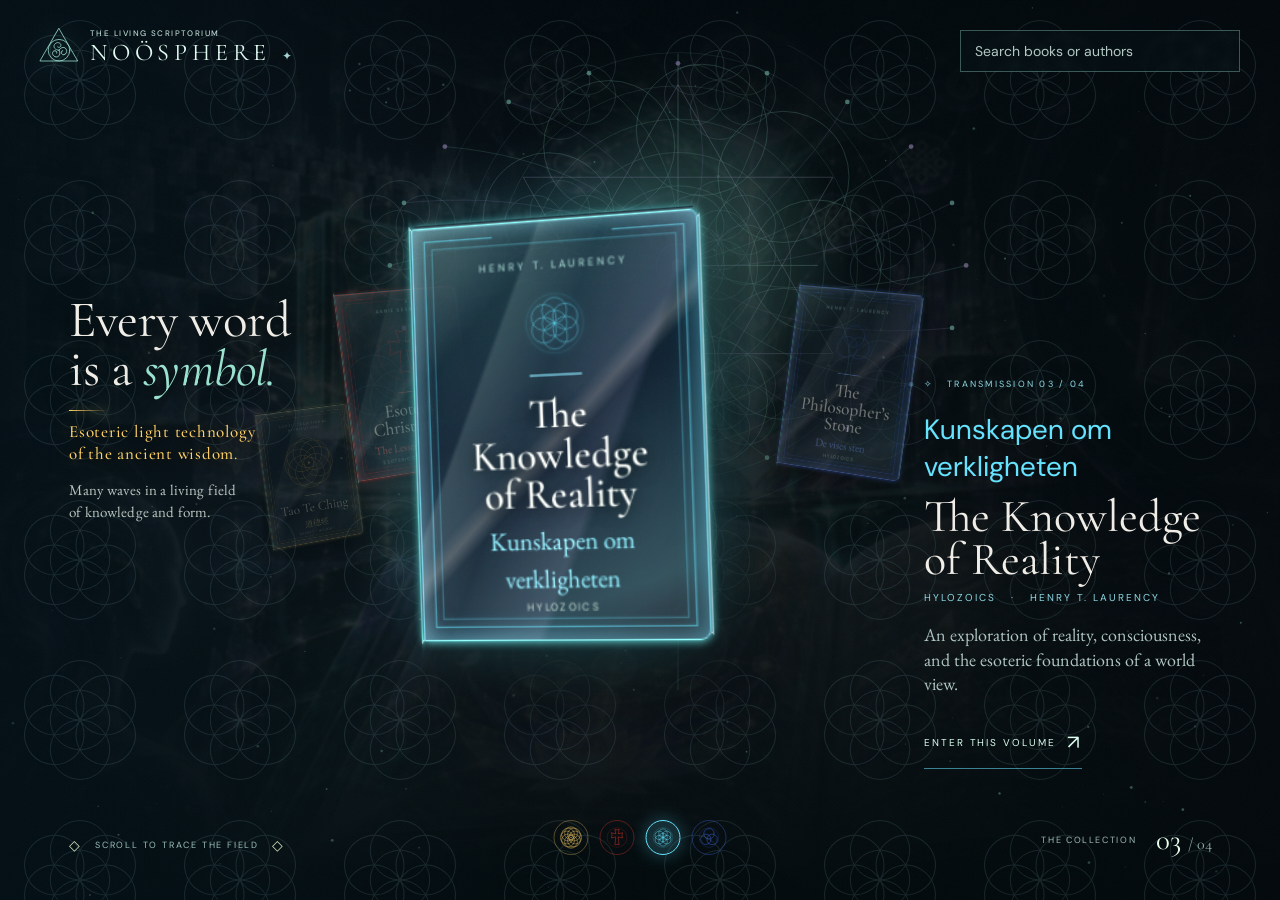
==== commit 579512c1: "Add gold archive subtitle and ignore temporary reports" ====
--- a/index.html
+++ b/index.html
@@ -23,7 +23,7 @@
  <div class="background-mesh" aria-hidden="true"></div>
  <canvas id="particles" aria-hidden="true"></canvas>
  <svg id="neuralCanopy" class="neural-canopy" viewBox="0 0 1000 630" preserveAspectRatio="xMidYMid meet" aria-hidden="true"></svg>
- <div class="archive-poem"><h1>Every word<br>is a <em>symbol.</em></h1><p>Many waves in a living field<br>of knowledge and form.</p></div>
+ <div class="archive-poem"><h1>Every word<br>is a <em>symbol.</em></h1><h2>Esoteric light technology of the ancient wisdom.</h2><p>Many waves in a living field<br>of knowledge and form.</p></div>
  <div id="floatingArchive" class="floating-archive" aria-label="Floating crystalline books. Scroll to explore; select to open."></div>
  <div class="archive-active" id="activeBook" aria-live="polite"></div>
  <div class="archive-sequence" id="archiveSequence" aria-label="Choose a volume"></div>
--- a/styles.css
+++ b/styles.css
@@ -81,3 +81,7 @@
 .edition-download-row>span{font:17px/1.3 'EB Garamond',serif;color:#c5d9d0}
 .edition-download-row>div{display:flex;gap:14px;flex:none}
 .edition-download-row a{font-size:12px;color:#d7f9e8;text-underline-offset:4px}
+
+.archive-poem h2{position:relative;margin:0 0 14px;padding-top:11px;font:500 17px/1.25 'Cormorant Garamond',serif;letter-spacing:.045em;color:#ffd166;text-shadow:0 0 18px #ffd16658,0 1px 12px #000;max-width:245px;text-wrap:balance}
+.archive-poem h2:before{content:'';position:absolute;top:0;left:0;width:40px;height:1px;background:linear-gradient(90deg,#ffd166,transparent);box-shadow:0 0 8px #ffd16688}
+@media(max-width:720px){.archive-poem h2{font-size:16px;max-width:320px}}
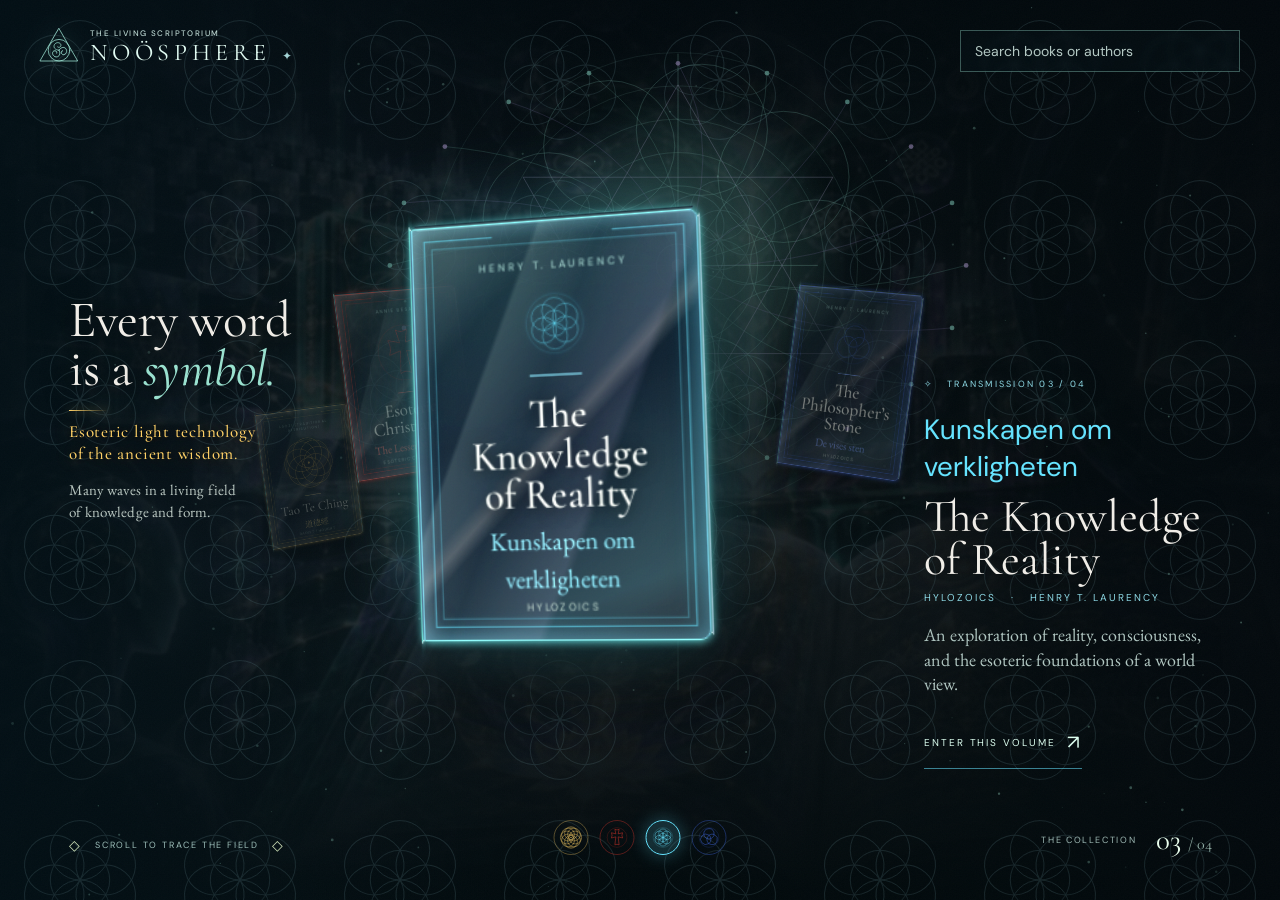
==== commit 0ec55592: "Improve SEO and add dimensional library collection" ====
--- a/index.html
+++ b/index.html
@@ -10,6 +10,20 @@
 <link href="https://fonts.googleapis.com/css2?family=Cormorant+Garamond:wght@400;500;600&family=DM+Sans:wght@300;400;500;600&family=EB+Garamond:ital,wght@0,400;0,500;1,400&family=Noto+Naskh+Arabic:wght@400;500&family=Noto+Serif+Devanagari:wght@400;500&family=Noto+Serif+SC:wght@400;500&family=Noto+Serif+Hebrew:wght@400;500&display=swap" rel="stylesheet">
 <link rel="icon" type="image/svg+xml" href="assets/site-mark.svg">
 <link rel="stylesheet" href="styles.css">
+<!-- BEGIN SEO -->
+<link rel="canonical" href="https://noosfield.click/">
+<meta property="og:type" content="website">
+<meta property="og:site_name" content="Noösphere">
+<meta property="og:title" content="Noösphere — The Living Scriptorium">
+<meta property="og:description" content="Explore works on ancient wisdom, consciousness, and reality in the multilingual Noösphere library.">
+<meta property="og:url" content="https://noosfield.click/">
+<meta property="og:image" content="https://noosfield.click/assets/share.png">
+<meta property="og:image:width" content="1200">
+<meta property="og:image:height" content="630">
+<meta property="og:image:alt" content="Noösphere — The Living Scriptorium">
+<meta name="twitter:card" content="summary_large_image">
+<script type="application/ld+json">{"@context": "https://schema.org", "@type": "WebSite", "name": "Noösphere", "url": "https://noosfield.click/"}</script>
+<!-- END SEO -->
 </head>
 <body data-scene="archive">
 <div class="grain" aria-hidden="true"></div>
@@ -19,6 +33,7 @@
 </div>
 <main id="main">
 <section class="scene current" id="archive" aria-label="Immersive archive">
+<div class="archive-stage">
  <div class="archive-environment" aria-hidden="true"></div><div class="atmosphere-mask" aria-hidden="true"></div>
  <div class="background-mesh" aria-hidden="true"></div>
  <canvas id="particles" aria-hidden="true"></canvas>
@@ -35,6 +50,35 @@
   <ul id="bookSearchResults" class="search-results" aria-label="Matching books" hidden></ul>
   <span id="searchStatus" class="visually-hidden" role="status"></span>
  </form>
+</div>
+<div class="archive-continuation">
+<div class="background-mesh" aria-hidden="true"></div>
+<div class="dimensional-threshold" aria-hidden="true">
+ <div class="threshold-orbit"></div><div class="threshold-orbit"></div><div class="threshold-orbit"></div>
+ <div class="threshold-axis"></div><span>TRANSIT / THE INNER ARCHIVE</span><b>◇</b>
+</div>
+<section class="collection" aria-labelledby="collectionTitle">
+<h2 id="collectionTitle">Explore the library</h2>
+<p class="collection-intro">Noösphere is a library of works exploring ancient wisdom, consciousness, and the nature of reality. Read the Tao Te Ching, Esoteric Christianity, The Knowledge of Reality, and The Philosopher’s Stone in their available translations.</p>
+<ul><!-- BEGIN COLLECTION -->
+<li class="tunnel-card" style="--aura:#ffd166"><div class="tunnel-depth" aria-hidden="true"><i></i><i></i><i></i><i></i></div><div class="tunnel-content"><h3><a href="books/en/tao-te-ching.html">Tao Te Ching</a></h3><p class="collection-author">Laozi (traditional attribution)</p><p>An inquiry into the Way, naturalness, receptivity, and the relationship between opposites.</p><nav aria-label="Tao Te Ching editions"><a href="books/en/tao-te-ching-annotated.html">English — Annotated edition</a> · <a href="books/en/tao-te-ching.html">English</a> · <a href="books/ro/tao-te-ching.html">Romanian</a> · <a href="books/zh/tao-te-ching.html">Chinese</a></nav></div></li>
+<li class="tunnel-card" style="--aura:#ff3b30"><div class="tunnel-depth" aria-hidden="true"><i></i><i></i><i></i><i></i></div><div class="tunnel-content"><h3><a href="books/en/esoteric-christianity.html">Esoteric Christianity</a></h3><p class="collection-author">Annie Besant</p><p>Annie Besant explores the hidden traditions, symbolism, and mysteries underlying Christianity.</p><nav aria-label="Esoteric Christianity editions"><a href="books/en/esoteric-christianity.html">English</a> · <a href="books/ro/esoteric-christianity.html">Romanian</a></nav></div></li>
+<li class="tunnel-card" style="--aura:#65e4ff"><div class="tunnel-depth" aria-hidden="true"><i></i><i></i><i></i><i></i></div><div class="tunnel-content"><h3><a href="books/en/knowledge-of-reality.html">The Knowledge of Reality</a></h3><p class="collection-author">Henry T. Laurency</p><p>An exploration of reality, consciousness, and the esoteric foundations of a world view.</p><nav aria-label="The Knowledge of Reality editions"><a href="books/en/knowledge-of-reality.html">English</a> · <a href="books/ro/knowledge-of-reality.html">Romanian</a></nav></div></li>
+<li class="tunnel-card" style="--aura:#4775ff"><div class="tunnel-depth" aria-hidden="true"><i></i><i></i><i></i><i></i></div><div class="tunnel-content"><h3><a href="books/en/philosophers-stone.html">The Philosopher’s Stone</a></h3><p class="collection-author">Henry T. Laurency</p><p>Reflections on world views, life views, knowledge, and the development of consciousness.</p><nav aria-label="The Philosopher’s Stone editions"><a href="books/en/philosophers-stone.html">English</a> · <a href="books/ro/philosophers-stone.html">Romanian</a></nav></div></li>
+<!-- END COLLECTION --></ul>
+<a href="#archive" class="collection-return">Return to the field ↑</a>
+<footer class="portal-footer" aria-labelledby="portalTitle">
+ <span class="portal-coordinate">BEYOND THIS FIELD / CONNECTED WORLDS</span>
+ <h2 id="portalTitle">Portals of inquiry</h2>
+ <nav aria-label="External libraries and perspectives">
+  <a href="https://www.hylozoik.se/"><span class="portal-symbol" aria-hidden="true">◎</span><span><strong>The Hylozoic Observatory</strong><small>HYLOZOIK.SE</small></span><span aria-hidden="true">↗</span></a>
+  <a href="https://adventuresofthemonad.com/"><span class="portal-symbol" aria-hidden="true">✧</span><span><strong>The Monad’s Expedition</strong><small>ADVENTURESOFTHEMONAD.COM</small></span><span aria-hidden="true">↗</span></a>
+  <a href="https://hylozoics.eu/"><span class="portal-symbol" aria-hidden="true">◈</span><span><strong>The Hylozoic Nexus</strong><small>HYLOZOICS.EU</small></span><span aria-hidden="true">↗</span></a>
+ </nav>
+ <p class="portal-signature">NOÖSPHERE <span aria-hidden="true">◇</span> THE LIVING SCRIPTORIUM</p>
+</footer>
+</section>
+</div>
 </section>
 
 <section class="scene" id="details" aria-label="Selected book details" hidden>
--- a/styles.css
+++ b/styles.css
@@ -85,3 +85,57 @@
 .archive-poem h2{position:relative;margin:0 0 14px;padding-top:11px;font:500 17px/1.25 'Cormorant Garamond',serif;letter-spacing:.045em;color:#ffd166;text-shadow:0 0 18px #ffd16658,0 1px 12px #000;max-width:245px;text-wrap:balance}
 .archive-poem h2:before{content:'';position:absolute;top:0;left:0;width:40px;height:1px;background:linear-gradient(90deg,#ffd166,transparent);box-shadow:0 0 8px #ffd16688}
 @media(max-width:720px){.archive-poem h2{font-size:16px;max-width:320px}}
+
+/* The collection continues below the immersive field as a quiet reading list. */
+#archive{overflow-y:auto;scroll-behavior:smooth}
+.archive-stage{position:relative;height:100svh;min-height:620px;overflow:hidden}
+.collection{position:relative;z-index:10;max-width:1000px;margin:auto;padding:70px 6vw 90px;background:#030a0e}
+.collection h2{font:400 42px 'Cormorant Garamond',serif;color:#ffd166;margin:0 0 20px}
+.collection-intro{max-width:650px;font:21px/1.6 'EB Garamond',serif;color:#bdcec8}
+.collection ul{list-style:none;padding:0;margin:40px 0}
+.collection li{padding:28px 0;border-top:1px solid color-mix(in srgb,var(--aura) 25%,transparent)}
+.collection h3{font:400 30px 'Cormorant Garamond',serif;margin:0;color:var(--aura)}
+.collection a{text-underline-offset:5px}
+.collection h3 a{text-decoration:none}
+.collection p{font:19px/1.5 'EB Garamond',serif;max-width:650px}
+.collection .collection-author{color:#a5bbb4;margin:8px 0}
+.collection nav,.collection-return{font-size:13px;line-height:2;color:#d8e8df}
+
+/* Dimensional threshold: the field folds into the inner archive. */
+.dimensional-threshold{position:relative;isolation:isolate;height:260px;overflow:hidden;display:flex;align-items:center;justify-content:center;background:radial-gradient(ellipse at 50% 50%,#143a423d,transparent 65%);color:#b8ecdf}
+.threshold-axis{position:absolute;inset:50% 0 auto;height:1px;background:linear-gradient(90deg,transparent,#8fe8d77a,transparent);box-shadow:0 0 30px #7fffe655}
+.threshold-orbit{position:absolute;width:72%;height:190px;border:1px solid #a5f4dd35;border-radius:50%;transform:rotate(-8deg);box-shadow:inset 0 0 35px #82eed510,0 0 35px #82eed510}
+.threshold-orbit:nth-child(2){width:53%;height:130px;transform:rotate(8deg);border-color:#ffd16655}
+.threshold-orbit:nth-child(3){width:32%;height:75px;transform:rotate(-8deg)}
+.dimensional-threshold span{position:absolute;top:35px;font-size:9px;letter-spacing:.32em;color:#9abdb5}
+.dimensional-threshold b{z-index:1;display:grid;place-items:center;width:52px;height:52px;background:#030c10;font:36px 'Cormorant Garamond',serif;color:#ffd166;text-shadow:0 0 20px #ffd16688;transform:rotate(0deg)}
+.collection{max-width:1160px;padding-top:24px;background:radial-gradient(ellipse at 50% 30%,#10303a30,transparent 65%)}
+.archive-continuation{position:relative;isolation:isolate}
+.archive-continuation>.background-mesh{z-index:0}
+.archive-continuation>.dimensional-threshold{z-index:1}
+.collection ul{display:grid;grid-template-columns:1fr 1fr;gap:28px;margin:44px 0}
+.collection .tunnel-card{position:relative;isolation:isolate;overflow:hidden;min-width:0;padding:42px 30px;border:1px solid color-mix(in srgb,var(--aura) 45%,transparent);background:radial-gradient(ellipse at 75% 10%,color-mix(in srgb,var(--aura) 10%,transparent),transparent 70%),#041015;box-shadow:inset 0 0 28px #0008,0 14px 35px #0005;transition:border-color .4s,box-shadow .4s}
+.tunnel-depth{position:absolute;inset:0;pointer-events:none;z-index:-1;perspective:450px;overflow:hidden}
+.tunnel-depth:before{content:'';position:absolute;inset:0;background:linear-gradient(135deg,transparent 49.8%,color-mix(in srgb,var(--aura) 12%,transparent) 50%,transparent 50.2%),linear-gradient(45deg,transparent 49.8%,color-mix(in srgb,var(--aura) 12%,transparent) 50%,transparent 50.2%)}
+.tunnel-depth i{position:absolute;inset:12px;border:1px solid color-mix(in srgb,var(--aura) 22%,transparent);transform:translateZ(-25px);transition:transform .7s var(--ease);border-radius:35% 3% 35% 3%}
+.tunnel-depth i:nth-child(2){inset:25px;transform:translateZ(-65px);opacity:.7}
+.tunnel-depth i:nth-child(3){inset:38px;transform:translateZ(-110px);opacity:.5}
+.tunnel-depth i:nth-child(4){inset:51px;transform:translateZ(-160px);opacity:.3}
+.tunnel-content{position:relative;background:radial-gradient(ellipse,#041015ee 30%,#04101577 80%,transparent);padding:12px 0}
+.tunnel-card:hover,.tunnel-card:focus-within{border-color:var(--aura);box-shadow:inset 0 0 35px color-mix(in srgb,var(--aura) 7%,transparent),0 14px 45px #0008}
+.tunnel-card:hover .tunnel-depth i,.tunnel-card:focus-within .tunnel-depth i{transform:translateZ(0)}
+.collection .tunnel-card h3{font-size:32px}
+.collection .tunnel-card nav{display:flex;flex-wrap:wrap;gap:8px 12px;color:#d8e8df}
+.portal-footer{margin-top:90px;padding-top:45px;border-top:1px solid #9cebd536}
+.portal-coordinate{font-size:9px;letter-spacing:.22em;color:#9db9b2}
+.portal-footer h2{margin-top:16px}
+.portal-footer nav{display:grid;grid-template-columns:repeat(3,1fr);gap:22px}
+.portal-footer nav a{display:flex;align-items:center;gap:14px;padding:20px 0;text-decoration:none;border-bottom:1px solid #8fe8d72b;transition:color .3s,border-color .3s}
+.portal-footer nav a:hover{color:#ffd166;border-color:#ffd166}
+.portal-symbol{font-size:28px;color:#ffd166}
+.portal-footer strong{display:block;font:23px/1.1 'Cormorant Garamond',serif;font-weight:400}
+.portal-footer small{display:block;font-size:8px;letter-spacing:.12em;margin-top:9px;color:#9db9b2;overflow-wrap:anywhere}
+.portal-footer nav a>span:last-child{margin-left:auto}
+.collection .portal-signature{margin:55px 0 0;font:9px 'DM Sans',sans-serif;letter-spacing:.2em;color:#819f97}
+.portal-signature span{padding:0 12px;color:#ffd166}
+@media(max-width:720px){.dimensional-threshold{height:190px}.threshold-orbit{width:110%;height:125px}.threshold-orbit:nth-child(2){width:80%;height:90px}.threshold-orbit:nth-child(3){width:50%;height:55px}.dimensional-threshold span{top:18px;font-size:8px;letter-spacing:.18em}.collection ul,.portal-footer nav{grid-template-columns:1fr}.collection .tunnel-card{padding:32px 25px}.portal-footer{margin-top:60px}.portal-footer nav{gap:0}}
